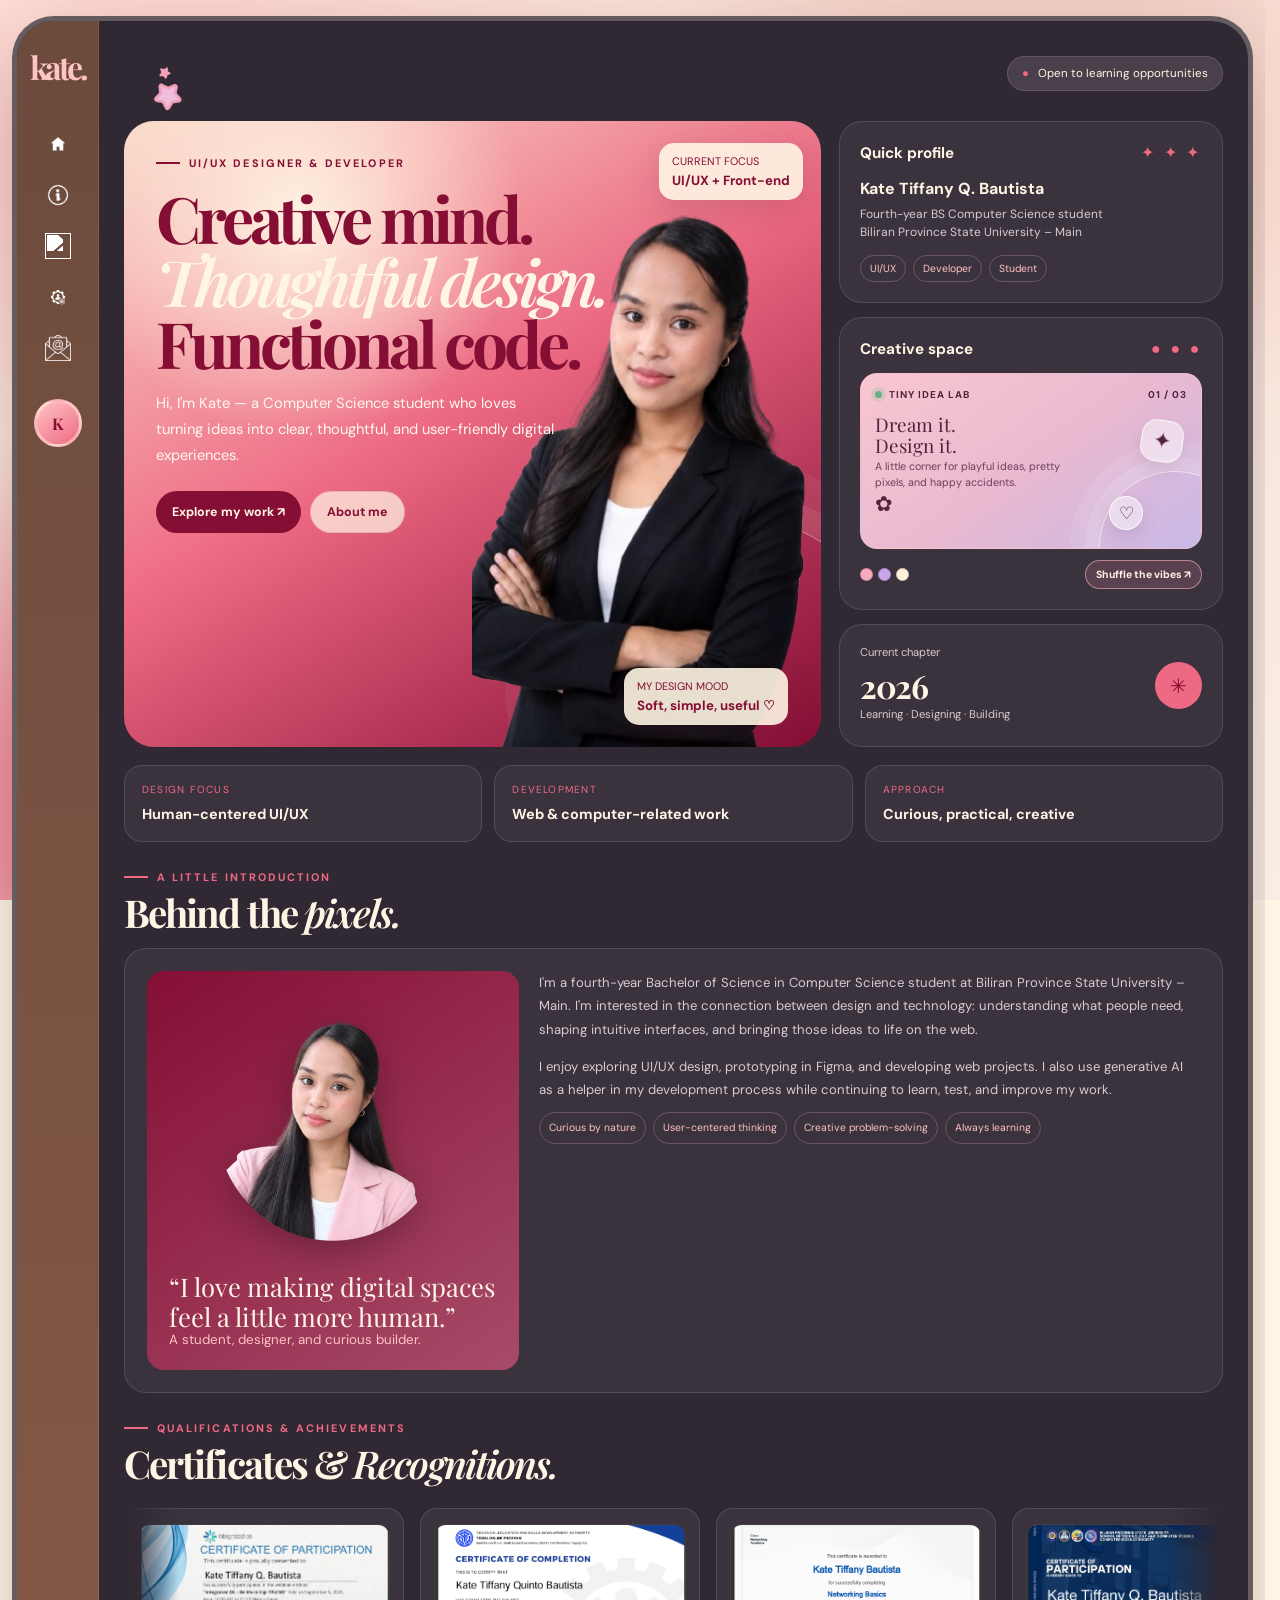
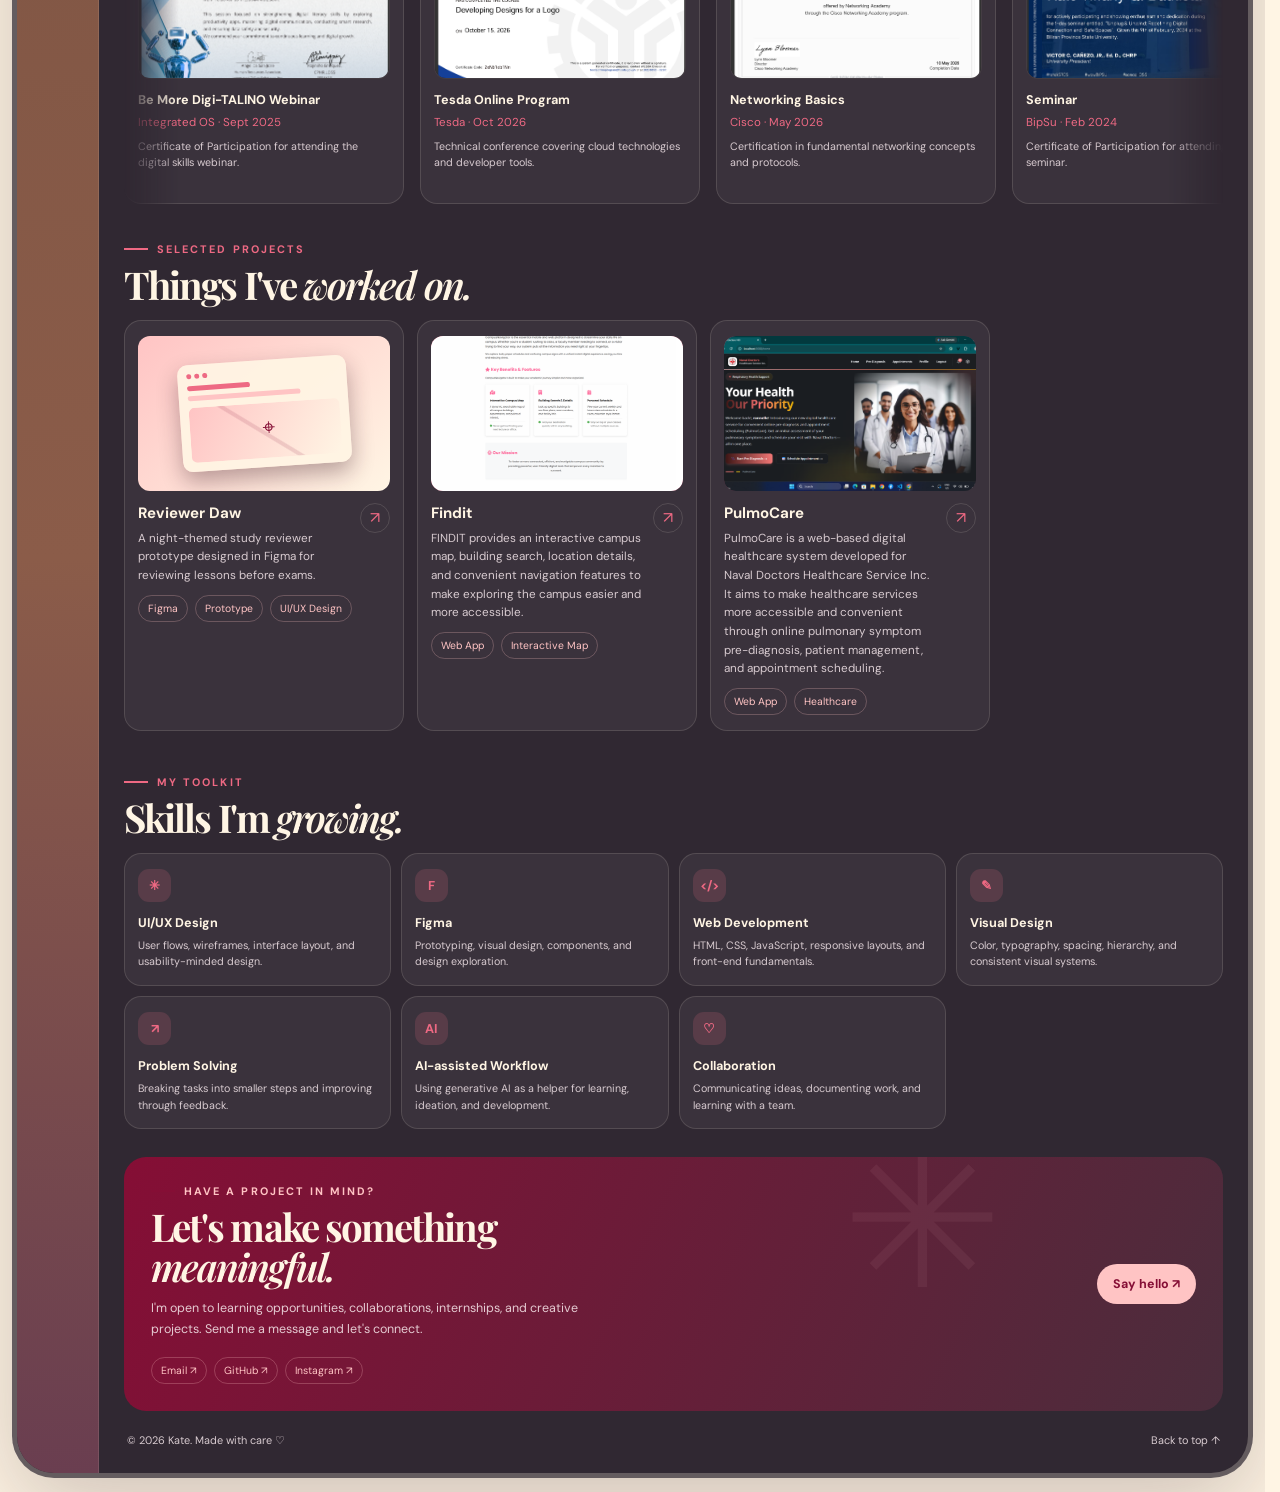
==== index.html @ a685a41d "Add files via upload" ====
<!doctype html>
<html lang="en">
  <head>
    <meta charset="UTF-8" />
    <meta name="viewport" content="width=device-width, initial-scale=1.0" />
    <meta name="theme-color" content="#850e35" />
    <meta
      name="description"
      content="Kate Tiffany Q. Bautista — UI/UX Designer and Developer portfolio."
    />
    <title>Portfolio — Kate Tiffany Q. Bautista</title>
    <link rel="preconnect" href="https://fonts.googleapis.com" />
    <link
      href="https://fonts.googleapis.com/css2?family=DM+Sans:wght@400;500;600;700&family=Playfair+Display:ital,wght@0,600;0,700;1,600;1,700&display=swap"
      rel="stylesheet"
    />
    <link
      href="https://fonts.googleapis.com/css2?family=Quicksand:wght@500;600&display=swap"
      rel="stylesheet"
    />
    <script>
      /* browsers without cross-page view transitions get a CSS/JS fade fallback (see portfolio.css) */
      if (!("CSSViewTransitionRule" in window)) document.documentElement.classList.add("no-vt");
    </script>
    <link rel="stylesheet" href="portfolio.css" />
  </head>
  <body id="top" data-page="home">
    <div class="dashboard">
      <aside class="sidebar" aria-label="Portfolio navigation">
        <div class="sidebar-inner">
          <a class="logo" href="#home" aria-label="Home">kate.</a>
          <nav class="side-nav">
            <a class="active" aria-current="page" href="#home" aria-label="Home" title="Home"><img src="Home.png" alt="" /></a>
            <a href="#about" aria-label="About" title="About"><img src="About.png" alt="" /></a>
            <a href="#work" aria-label="Work" title="Work"><img src="Work.png" alt="" /></a>
            <a href="#skills" aria-label="Skills" title="Skills"><img src="Skills.png" alt="" /></a>
            <a href="#contact" aria-label="Contact" title="Contact"><img src="Contact.png" alt="" /></a>
          </nav>
          <div class="avatar-mini" aria-label="Kate initials">K</div>
        </div>
      </aside>

      <main class="content">
        <div class="content-top">
          <button class="star-btn" id="starBtn" aria-label="Click for a pink star shimmer" type="button">
            <img src="star.png" alt="" />
            <span class="star-spark" aria-hidden="true">✦</span>
            <span class="star-spark" aria-hidden="true">✧</span>
            <span class="star-spark" aria-hidden="true">✦</span>
            <span class="star-spark" aria-hidden="true">✧</span>
            <span class="star-spark" aria-hidden="true">✦</span>
          </button>
          <span class="status-pill"
            ><span>●</span> Open to learning opportunities</span
          >
        </div>

        <div id="home">
          <div class="hero-layout">
            <section class="hero-main">
              <div class="hero-copy">
                <div class="eyebrow reveal">UI/UX Designer & Developer</div>
                <h1 class="reveal delay-1">
                  Creative mind.<br /><em>Thoughtful design.</em
                  ><br />Functional code.
                </h1>
                <p class="reveal delay-2">
                  Hi, I'm Kate — a Computer Science student who loves turning
                  ideas into clear, thoughtful, and user-friendly digital
                  experiences.
                </p>
                <div class="actions reveal delay-3">
                  <a class="btn btn-primary" href="#work"
                    >Explore my work ↗</a
                  ><a class="btn btn-light" href="#about">About me</a>
                </div>
              </div>
              <img class="hero-photo" src="kate.png" alt="Kate Tiffany Bautista" />
              <div class="float-chip chip-one">
                CURRENT FOCUS<strong>UI/UX + Front-end</strong>
              </div>
              <div class="float-chip chip-two">
                MY DESIGN MOOD<strong>Soft, simple, useful ♡</strong>
              </div>
            </section>

            <aside class="right-column">
              <div class="panel">
                <div class="panel-title">
                  <h3>Quick profile</h3>
                  <span class="tiny-icons">✦ ✦ ✦</span>
                </div>
                <div class="location">
                  <strong>Kate Tiffany Q. Bautista</strong>Fourth-year BS
                  Computer Science student<br />Biliran Province State
                  University – Main
                </div>
                <div class="tags" style="margin-top: 13px">
                  <span class="tag">UI/UX</span
                  ><span class="tag">Developer</span
                  ><span class="tag">Student</span>
                </div>
              </div>
              <div class="panel">
                <div class="panel-title">
                  <h3>Creative space</h3>
                  <span class="tiny-icons">● ● ●</span>
                </div>
                <div class="creative-playground" id="creativePlayground" aria-live="polite">
                  <div class="creative-topline"><span><i class="creative-live-dot"></i> tiny idea lab</span><span id="vibeNumber">01 / 03</span></div>
                  <div class="creative-idea" id="creativeIdea">Dream it.<br />Design it.</div>
                  <p class="creative-subtitle" id="creativeSubtitle">A little corner for playful ideas, pretty pixels, and happy accidents.</p>
                  <span class="creative-sticker sticker-star" id="creativeStar" aria-hidden="true">✦</span>
                  <span class="creative-sticker sticker-heart" id="creativeHeart" aria-hidden="true">♡</span>
                  <span class="sticker-flower" id="creativeFlower" aria-hidden="true">✿</span>
                </div>
                <div class="creative-footer">
                  <div class="creative-swatches" aria-label="Current color palette"><span class="creative-swatch" style="background:#f7a9bd"></span><span class="creative-swatch" style="background:#c8a6e8"></span><span class="creative-swatch" style="background:#fff0d8"></span></div>
                  <button class="creative-shuffle" id="shuffleCreative" type="button">Shuffle the vibes ↗</button>
                </div>
              </div>
              <div class="panel">
                <div class="years">
                  <div>
                    <small>Current chapter</small><strong>2026</strong
                    ><small>Learning · Designing · Building</small>
                  </div>
                  <div class="clock">✳</div>
                </div>
              </div>
            </aside>
          </div>
          <div class="about-strip reveal">
            <div class="mini-panel">
              <small>Design focus</small><strong>Human-centered UI/UX</strong>
            </div>
            <div class="mini-panel">
              <small>Development</small
              ><strong>Web & computer-related work</strong>
            </div>
            <div class="mini-panel">
              <small>Approach</small
              ><strong>Curious, practical, creative</strong>
            </div>
          </div>
        </div>

        <section id="about" class="section-block">
          <div class="section-heading reveal">
            <div>
              <div class="eyebrow">A little introduction</div>
              <h2>Behind the <em>pixels.</em></h2>
            </div>
          </div>
          <div class="about-card reveal">
            <div class="quote-card">
              <!-- Ilisi ang src sa imong picture (pananglitan: "my-photo.png") -->
              <img class="quote-photo" src="tiffany.png" alt="Kate Tiffany Bautista" />
              <div class="quote">
                “I love making digital spaces feel a little more human.”
              </div>
              <small>A student, designer, and curious builder.</small>
            </div>
            <div class="about-text">
              <p>
                I'm a fourth-year Bachelor of Science in Computer Science
                student at Biliran Province State University – Main. I'm
                interested in the connection between design and technology:
                understanding what people need, shaping intuitive interfaces,
                and bringing those ideas to life on the web.
              </p>
              <p>
                I enjoy exploring UI/UX design, prototyping in Figma, and
                developing web projects. I also use generative AI as a helper in
                my development process while continuing to learn, test, and
                improve my work.
              </p>
              <div class="tags">
                <span class="tag">Curious by nature</span
                ><span class="tag">User-centered thinking</span
                ><span class="tag">Creative problem-solving</span
                ><span class="tag">Always learning</span>
              </div>
            </div>
          </div>
        </section>
        <section id="certificates" class="section-block">
          <div class="section-heading reveal">
            <div>
              <div class="eyebrow">Qualifications & Achievements</div>
              <h2>Certificates & <em>Recognitions.</em></h2>
            </div>
            <p class="section-description">
            </p>
          </div>

          <div class="cert-marquee-container reveal">
            <div class="cert-marquee-track">
              
              <!-- CARD 1 -->
              <article class="skill cert-card-item">
                <div class="cert-img-box">
              <img src="digi-talino.png" alt="Be More Digi-TALINO Webinar Certificate" />  </div>
                <h3>Be More Digi-TALINO Webinar</h3>
                <p style="color: var(--pink); font-size: 0.72rem; margin-bottom: 6px;">Integrated OS · Sept 2025</p>
                <p>Certificate of Participation for attending the digital skills webinar.</p>
              </article>

              <!-- CARD 2 -->
              <article class="skill cert-card-item">
                <div class="cert-img-box">
                  <img src="tesda-online%20program.png" alt="Developing Designs for a Logo Certificate" />
                </div>
                <h3>Tesda Online Program</h3>
                <p style="color: var(--pink); font-size: 0.72rem; margin-bottom: 6px;">Tesda · Oct 2026</p>
                <p>Technical conference covering cloud technologies and developer tools.</p>
              </article>

              <!-- CARD 3 -->
              <article class="skill cert-card-item">
                <div class="cert-img-box">
                  <img src="networking%20basics.png" alt="Networking Basics Certificate" />
                </div>
                <h3>Networking Basics</h3>
                <p style="color: var(--pink); font-size: 0.72rem; margin-bottom: 6px;">Cisco · May 2026</p>
                <p>Certification in fundamental networking concepts and protocols.</p>
              </article>

              <!-- CARD 4 -->
              <article class="skill cert-card-item">
                <div class="cert-img-box">
                  <img src="unplugandunwind.png" alt="Seminar" />
                </div>
                <h3>Seminar</h3>
                <p style="color: var(--pink); font-size: 0.72rem; margin-bottom: 6px;">BipSu · Feb 2024</p>
                <p>Certificate of Participation for attending the seminar.</p>
              </article>

              <!-- CARD 5 -->
              <article class="skill cert-card-item">
                <div class="cert-img-box">
                  <img src="thesis-preparation.png" alt="Thesis Preparation & Industry Practices" />
                </div>
                <h3>Thesis Preparation & Industry Practices</h3>
                <p style="color: var(--pink); font-size: 0.72rem; margin-bottom: 6px;">Workshop · October 2025</p>
                <p> Completed a seminar-workshop focused on thesis preparation, trending tools, and industry practices..</p>
              </article>

              <!-- CARD 6 -->
              <article class="skill cert-card-item">
                <div class="cert-img-box">
                  <img src="skillquest.png" alt="Generative AI Literacy" />
                </div>
                <h3>Generative AI Literacy</h3>
                <p style="color: var(--pink); font-size: 0.72rem; margin-bottom: 6px;">SkillQuest · 2026</p>
                <p>Completion certificate for the Generative AI Literacy course.</p>
              </article>

            </div>
          </div>
        </section>

        <section id="work" class="section-block">
          <!-- Ang sulod sa Work naa sa work.html. Gi-load siya diri sa script sa ubos (workLoader),
               mao nga usba ra ang work.html ug mo-update sad ang home page. -->
          <div id="work-content" data-src="work.html">
            <a class="back-link" href="#work">View my work →</a>
          </div>
        </section>

        <section id="skills" class="section-block">
          <div class="section-heading reveal">
            <div>
              <div class="eyebrow">My toolkit</div>
              <h2>Skills I'm <em>growing.</em></h2>
            </div>
           
          </div>
          <div class="skills-grid">
            <article class="skill reveal">
              <div class="skill-icon">✳</div>
              <h3>UI/UX Design</h3>
              <p>
                User flows, wireframes, interface layout, and usability-minded
                design.
              </p>
            </article>
            <article class="skill reveal delay-1">
              <div class="skill-icon">F</div>
              <h3>Figma</h3>
              <p>
                Prototyping, visual design, components, and design exploration.
              </p>
            </article>
            <article class="skill reveal delay-2">
              <div class="skill-icon">&lt;/&gt;</div>
              <h3>Web Development</h3>
              <p>
                HTML, CSS, JavaScript, responsive layouts, and front-end
                fundamentals.
              </p>
            </article>
            <article class="skill reveal">
              <div class="skill-icon">✎</div>
              <h3>Visual Design</h3>
              <p>
                Color, typography, spacing, hierarchy, and consistent visual
                systems.
              </p>
            </article>
            <article class="skill reveal delay-1">
              <div class="skill-icon">↗</div>
              <h3>Problem Solving</h3>
              <p>
                Breaking tasks into smaller steps and improving through
                feedback.
              </p>
            </article>
            <article class="skill reveal delay-2">
              <div class="skill-icon">AI</div>
              <h3>AI-assisted Workflow</h3>
              <p>
                Using generative AI as a helper for learning, ideation, and
                development.
              </p>
            </article>
            <article class="skill reveal delay-3">
              <div class="skill-icon">♡</div>
              <h3>Collaboration</h3>
              <p>
                Communicating ideas, documenting work, and learning with a team.
              </p>
            </article>
          </div>
        </section>

        <section id="contact" class="section-block">
          <div class="contact-card reveal">
            <div>
              <div class="eyebrow" style="color: var(--blush)">
                Have a project in mind?
              </div>
              <h2>Let's make something <em>meaningful.</em></h2>
              <p>
                I'm open to learning opportunities, collaborations, internships,
                and creative projects. Send me a message and let's connect.
              </p>
              <div class="tags" style="margin-top: 16px">
                <a
                  class="tag"
                  href="https://www.mailto:katetiffanybautista@gmail.com"
                  target="_blank"
                  rel="noreferrer"
                  >Email ↗</a
                ><a
                  class="tag"
                  href="https://github.com/katetiffanyquintobautista-cmd/"
                  target="_blank"
                  rel="noreferrer"
                  >GitHub ↗</a
                ><a
                  class="tag"
                  href="https://www.instagram.com/rable_tiff/"
                  target="_blank"
                  rel="noreferrer"
                  >Instagram ↗</a
                >
              </div>
            </div>
            <div class="contact-actions">
              <a
                class="btn"
                id="emailButton"
                href="mailto:your.email@example.com?subject=Hello%20Kyla"
                >Say hello ↗</a
              >
            </div>
          </div>
        </section>

        <footer>
          <span>© <span id="year"></span> Kate. Made with care ♡</span
          ><a href="#top">Back to top ↑</a>
        </footer>
      </main>
    </div>

    <!-- SAY HELLO POP-UP -->
    <div class="hello-modal" id="helloModal" role="dialog" aria-modal="true" aria-labelledby="helloTitle" aria-hidden="true">
      <div class="hello-box" id="helloBox">
        <button type="button" class="hello-close" id="helloClose" aria-label="Close">&times;</button>

        <form class="hello-form" id="helloForm" novalidate>
          <p class="hello-eyebrow">Say hello</p>
          <h3 id="helloTitle">Leave me a <em>little note.</em></h3>
          <p class="hello-sub">A letter, a kind word, or an idea — I'd love to read it.</p>

          <span class="hello-label">I'm sending a…</span>
          <div class="hello-kinds" role="radiogroup" aria-label="Type of message">
            <span><input type="radio" name="kind" id="kind1" value="Letter" checked /><label for="kind1">💌 Letter</label></span>
            <span><input type="radio" name="kind" id="kind2" value="Appreciation" /><label for="kind2">🌸 Appreciation</label></span>
            <span><input type="radio" name="kind" id="kind3" value="Feedback" /><label for="kind3">✨ Feedback</label></span>
            <span><input type="radio" name="kind" id="kind4" value="Idea" /><label for="kind4">🍓 Idea</label></span>
          </div>

          <label class="hello-label" for="helloName">Your name <span style="font-weight:400;opacity:.7">(optional)</span></label>
          <input class="hello-field" id="helloName" name="name" type="text" maxlength="60" placeholder="e.g. Maria" autocomplete="name" />

          <label class="hello-label" for="helloMsg">Your message</label>
          <textarea class="hello-field" id="helloMsg" name="message" maxlength="1000" placeholder="Write your letter or appreciation here…"></textarea>
          <div class="hello-count"><span id="helloCount">0</span> / 1000</div>
          <p class="hello-error" id="helloError" role="alert"></p>

          <div class="hello-actions">
            <button type="submit" class="hello-send" id="helloSend">Send with love ♡</button>
            <button type="button" class="hello-cancel" id="helloCancel">Cancel</button>
          </div>
        </form>

        <div class="hello-thanks" id="helloThanks">
          <span class="heart">💌</span>
          <h3>Thank you!</h3>
          <p class="hello-sub" id="helloThanksText">Your note means a lot.</p>
          <div class="hello-actions" style="justify-content:center">
            <button type="button" class="hello-cancel" id="helloDone">Close</button>
          </div>
        </div>
      </div>
    </div>


    <!-- PROJECT IMAGE POP-UP -->
    <div class="pv-modal" id="pvModal" role="dialog" aria-modal="true" aria-labelledby="pvTitle" aria-hidden="true">
      <div class="pv-box">
        <button type="button" class="pv-close" id="pvClose" aria-label="Close">&times;</button>
        <img class="pv-img" id="pvImg" src="" alt="" />
        <div class="pv-body">
          <h3 id="pvTitle"></h3>
          <p id="pvDesc"></p>
        </div>
      </div>
    </div>

    <!-- CERTIFICATE POP-UP -->
    <div class="cert-modal" id="certModal" role="dialog" aria-modal="true" aria-labelledby="certModalTitle" aria-hidden="true">
      <div class="cert-modal-box">
        <button type="button" class="cert-modal-close" id="certModalClose" aria-label="Close">&times;</button>
        <img class="cert-modal-img" id="certModalImg" src="" alt="" />
        <div class="cert-modal-body">
          <h3 id="certModalTitle"></h3>
          <p class="cert-modal-meta" id="certModalMeta"></p>
          <p class="cert-modal-desc" id="certModalDesc"></p>
        </div>
      </div>
    </div>
    <script>
      // Sidebar navigation stays on this page and smoothly scrolls to each section.
      document.querySelectorAll(".side-nav a, .sidebar .logo, .actions a, #work-content .back-link").forEach((link) => {
        const targetId = (link.getAttribute("href") || "").split("#").pop();
        if (!targetId || !document.getElementById(targetId)) return;
        link.addEventListener("click", (event) => {
          event.preventDefault();
          const target = document.getElementById(targetId);
          target.scrollIntoView({ behavior: "smooth", block: "start" });
          history.replaceState(null, "", "#" + targetId);
          document.querySelectorAll(".side-nav a").forEach((item) => {
            const active = item.getAttribute("href") === "#" + targetId;
            item.classList.toggle("active", active);
            if (active) item.setAttribute("aria-current", "page");
            else item.removeAttribute("aria-current");
          });
        });
      });
    </script>
    <script src="portfolio.js"></script>
  </body>
</html>
---- portfolio.css ----
/* ===================================================================
   portfolio.css — shared by index, about, work, skills and contact.
   Taken from the <style> block in index.html (unchanged apart from the
   two notes marked in comments + the project row + the final section).
   =================================================================== */
:root {
  --wine: #850e35;
  --pink: #ee6983;
  --blush: #ffc4c4;
  --cream: #fff5e4;
  --dark: #302832;
  --dark2: #3a323c;
  --muted: #d8cbd0;
  --gold: #ffc4c4;
  --line: rgba(255, 245, 228, 0.13);
  --shadow: 0 28px 90px rgba(48, 25, 38, 0.23);
}
* {
  box-sizing: border-box;
}
html {
  scroll-behavior: smooth;
  scroll-padding-top: 24px;
}
body {
  margin: 0;
  background: var(--cream);
  font-family: "DM Sans", sans-serif;
  color: var(--cream);
  padding: 16px 12px 14px;
  min-height: 100vh;
  overflow-x: hidden;
}
body:before {
  content: "";
  position: fixed;
  inset: 0;
  z-index: -2;
  background:
    radial-gradient(ellipse at 12% 18%, #ffc4c4 0, transparent 34%),
    radial-gradient(ellipse at 82% 16%, #f4c9ba 0, transparent 28%),
    radial-gradient(ellipse at 14% 90%, #ee6983 0, transparent 35%),
    linear-gradient(120deg, #fff5e4, #f8d9d2 55%, #f9eee4);
}
a {
  color: inherit;
  text-decoration: none;
}
button {
  font: inherit;
}
.page-meta {
  width: min(1480px, 100%);
  margin: 0 auto 18px;
  display: flex;
  justify-content: space-between;
  align-items: center;
  color: var(--cream);
  font-size: 0.78rem;
  text-shadow: 0 1px 8px #6d4050;
}
.page-number {
  font-family: "Playfair Display", serif;
  font-size: 1.3rem;
  font-weight: 700;
}
.credit {
  border: 1px solid rgba(255, 255, 255, 0.55);
  border-radius: 30px;
  padding: 6px 14px;
  font-size: 0.68rem;
}
.dashboard {
  width: min(1480px, 100%);
  margin: auto;
  background: var(--dark);
  border: 5px solid rgba(255, 245, 228, 0.25);
  border-radius: 42px;
  overflow: clip;
  display: grid;
  grid-template-columns: 82px minmax(0, 1fr);
  min-height: 700px;
  box-shadow: var(--shadow);
  position: relative;
}
.sidebar {
  background: linear-gradient(180deg, #6c4b3c, #8b5c49 70%, #6a3e50);
  border-right: 1px solid rgba(255, 245, 228, 0.1);
}
.sidebar-inner {
  position: sticky;
  top: 0;
  height: calc(100vh - 40px); /* 100vh minus body padding (30px) and dashboard border (10px): no phantom scroll on short pages */
  min-height: 520px;
  display: flex;
  align-items: center;
  flex-direction: column;
  padding: 24px 12px;
  gap: 20px;
}
.logo {
  font-family: "Playfair Display", serif;
  font-size: 2rem;
  font-weight: 700;
  color: var(--blush);
  margin: 0 0 14px;
  letter-spacing: -0.1em;
}
.side-nav {
  display: flex;
  flex-direction: column;
  gap: 8px;
  width: 100%;
  align-items: center;
}
.side-nav a {
  width: 47px;
  height: 43px;
  border-radius: 15px;
  display: grid;
  place-items: center;
  color: #ffd5d8;
  font-size: 1.18rem;
  transition: 0.25s;
  position: relative;
}
.side-nav a:hover,
.side-nav a.active {
  background: var(--pink);
  color: var(--wine);
  transform: translateX(2px);
}
.side-nav a.active:after {
  content: "";
  position: absolute;
  right: -13px;
  width: 4px;
  height: 24px;
  border-radius: 5px;
  background: var(--blush);
}
.avatar-mini {
  width: 48px;
  height: 48px;
  border-radius: 50%;
  background: linear-gradient(145deg, var(--blush), var(--pink));
  color: var(--wine);
  display: grid;
  place-items: center;
  font-family: "Playfair Display", serif;
  font-weight: 700;
  border: 3px solid rgba(255, 245, 228, 0.45);
  margin-top: 10px;
}
.sidebar-bottom {
  margin-top: auto;
  display: flex;
  flex-direction: column;
  gap: 10px;
}
.sidebar-bottom a {
  font-size: 0.9rem;
  color: #ffd5d8;
  padding: 9px;
}
.content {
  min-width: 0;
  padding: 25px 25px 26px;
}
.content-top {
  display: flex;
  justify-content: space-between;
  align-items: center;
  gap: 16px;
  margin-bottom: 20px;
}
.back-link,
.status-pill {
  background: #4a404b;
  border: 1px solid var(--line);
  border-radius: 99px;
  padding: 9px 14px;
  font-size: 0.72rem;
  color: var(--cream);
}
.back-link:hover {
  background: var(--wine);
}
.status-pill span {
  color: var(--pink);
  margin-right: 6px;
}
.hero-layout {
  display: grid;
  grid-template-columns: minmax(0, 1.45fr) minmax(230px, 0.8fr);
  gap: 18px;
  align-items: stretch;
}
.hero-main {
  min-height: 490px;
  border-radius: 30px;
  overflow: hidden;
  position: relative;
  background: linear-gradient(
    150deg,
    #f9d8c7 0%,
    #ee6983 48%,
    #850e35 100%
  );
  color: var(--wine);
  isolation: isolate;
}
.hero-main:before {
  content: "";
  position: absolute;
  inset: 0;
  background:
    radial-gradient(
      circle at 25% 15%,
      rgba(255, 245, 228, 0.95),
      transparent 30%
    ),
    linear-gradient(130deg, transparent 35%, rgba(133, 14, 53, 0.15));
  z-index: -1;
}
.hero-main:after {
  content: "";
  position: absolute;
  right: -80px;
  bottom: -110px;
  width: 340px;
  height: 340px;
  border-radius: 50%;
  border: 1px solid rgba(255, 245, 228, 0.45);
  box-shadow:
    0 0 0 24px rgba(255, 245, 228, 0.07),
    0 0 0 54px rgba(255, 245, 228, 0.05);
  z-index: -1;
}
.hero-copy {
  padding: 35px 32px;
  position: relative;
  z-index: 3;
  max-width: 580px;
}
.eyebrow {
  font-size: 0.68rem;
  text-transform: uppercase;
  letter-spacing: 0.19em;
  font-weight: 700;
  color: var(--wine);
  display: flex;
  align-items: center;
  gap: 9px;
}
.eyebrow:before {
  content: "";
  width: 24px;
  height: 2px;
  background: var(--wine);
}
h1,
h2,
h3,
p {
  margin-top: 0;
}
h1,
h2,
.serif {
  font-family: "Playfair Display", Georgia, serif;
}
h1 {
  font-size: clamp(2.7rem, 5vw, 4.8rem);
  letter-spacing: -0.065em;
  line-height: 0.98;
  margin: 17px 0 16px;
  max-width: 570px;
}
h1 em,
h2 em {
  color: var(--cream);
  font-weight: 600;
}
.hero-copy p {
  max-width: 400px;
  line-height: 1.75;
  color: #fff8ef;
  font-size: 0.92rem;
}
.actions {
  display: flex;
  flex-wrap: wrap;
  gap: 9px;
  margin-top: 23px;
}
.btn {
  border: 0;
  display: inline-flex;
  align-items: center;
  justify-content: center;
  gap: 8px;
  padding: 12px 16px;
  border-radius: 99px;
  font-size: 0.78rem;
  font-weight: 700;
  cursor: pointer;
  transition:
    transform 0.25s,
    box-shadow 0.25s;
}
.btn:hover {
  transform: translateY(-3px);
  box-shadow: 0 10px 25px #6b294332;
}
.btn-primary {
  background: var(--wine);
  color: var(--cream);
}
.btn-light {
  background: rgba(255, 245, 228, 0.72);
  color: var(--wine);
  border: 1px solid rgba(133, 14, 53, 0.15);
}
.hero-photo {
 position: absolute;   /* nakalutang sa loob ng hero */
right: 0%;            /* layo mula sa kanang gilid */
bottom: 0;            /* layo mula sa ibabang gilid */
height: 95%;          /* SIZE: taas ng larawan */
max-width: 50%;
object-fit: cover;
object-position: top;
z-index: 1;
}
.float-chip {
  position: absolute;
  z-index: 4;
  background: rgba(255, 245, 228, 0.9);
  border-radius: 15px;
  padding: 11px 13px;
  box-shadow: 0 10px 30px #6d253c2e;
  font-size: 0.68rem;
  color: var(--wine);
  animation: float 5s ease-in-out infinite;
}
.float-chip strong {
  display: block;
  font-size: 0.83rem;
  margin-top: 4px;
}
.chip-one {
  right: 18px;
  top: 22px;
}
.chip-two {
 left: 500px;
bottom: 22px;
animation-delay: -2s;
}
.right-column {
  display: flex;
  flex-direction: column;
  gap: 14px;
}
.panel {
  background: var(--dark2);
  border: 1px solid var(--line);
  border-radius: 23px;
  padding: 20px;
  min-width: 0;
  position: relative;
  transform: translateY(0) scale(1);
  transform-origin: center;
  transition: transform 240ms ease, border-color 240ms ease,
    box-shadow 240ms ease, background-color 240ms ease;
  will-change: transform;
  -webkit-tap-highlight-color: transparent;
}
/* Right-column panels gently lift when hovered or tapped. */
.right-column .panel:hover,
.right-column .panel:focus-within {
  transform: translateY(-6px) scale(1.015);
  border-color: rgba(255, 196, 196, 0.65);
  box-shadow: 0 14px 32px rgba(238, 105, 131, 0.16);
}
.right-column .panel:active {
  transform: translateY(-2px) scale(0.985);
  box-shadow: 0 5px 14px rgba(238, 105, 131, 0.12);
}
@media (prefers-reduced-motion: reduce) {
  .panel { transition: none; }
}
.panel-title {
  display: flex;
  justify-content: space-between;
  gap: 10px;
  align-items: center;
  margin-bottom: 14px;
}
.panel-title h3 {
  font-size: 0.95rem;
  margin: 0;
  color: var(--cream);
}
.tiny-icons {
  color: var(--pink);
  letter-spacing: 0.18em;
}
.location {
  font-size: 0.75rem;
  color: var(--muted);
  line-height: 1.55;
}
.location strong {
  color: var(--cream);
  display: block;
  font-size: 1rem;
  margin-bottom: 3px;
}
.music-box {
  background: #5b464e;
  border: 1px solid #a27b7c;
  border-radius: 15px;
  padding: 11px;
}
.music-screen {
  height: 105px;
  background: linear-gradient(
    135deg,
    var(--pink),
    var(--blush),
    var(--wine)
  );
  border-radius: 10px;
  display: grid;
  place-items: center;
  color: var(--cream);
  font-family: "Playfair Display", serif;
  font-size: 1.4rem;
  letter-spacing: -0.05em;
}
.music-screen span {
  font-style: italic;
}
.music-controls {
  display: flex;
  align-items: center;
  justify-content: space-around;
  color: var(--blush);
  padding-top: 12px;
  font-size: 1.1rem;
}
/* Interactive Creative Space */
.creative-playground {
  position: relative;
  overflow: hidden;
  min-height: 176px;
  padding: 14px;
  border-radius: 17px;
  border: 1px solid rgba(255, 196, 196, 0.4);
  background: linear-gradient(145deg, #f8c7d0, #e9b9d0 52%, #c8b9e8);
  color: #51233e;
  isolation: isolate;
  transition: background 350ms ease, transform 250ms ease;
}
.creative-playground.vibe-two {
  background: linear-gradient(145deg, #f8d8a8, #f6b8bd 55%, #d9c5f3);
}
.creative-playground.vibe-three {
  background: linear-gradient(145deg, #c8e8d2, #b9d9ed 55%, #e8c5e7);
}
.creative-playground:after {
  content: "";
  position: absolute;
  width: 150px;
  height: 150px;
  right: -50px;
  bottom: -75px;
  border: 1px solid rgba(255,255,255,.6);
  border-radius: 50%;
  box-shadow: 0 0 0 14px rgba(255,255,255,.1), 0 0 0 29px rgba(255,255,255,.08);
  z-index: -1;
}
.creative-topline {
  display: flex;
  align-items: center;
  justify-content: space-between;
  gap: 8px;
  font-size: .62rem;
  font-weight: 700;
  letter-spacing: .1em;
  text-transform: uppercase;
}
.creative-live-dot { width: 7px; height: 7px; display: inline-block; border-radius: 50%; background: #6aaf84; margin-right: 4px; box-shadow: 0 0 0 4px rgba(106,175,132,.18); }
.creative-idea { margin: 13px 0 3px; font-family: "Playfair Display", serif; font-size: 1.18rem; line-height: 1.12; }
.creative-subtitle { margin: 0; max-width: 185px; font-size: .67rem; line-height: 1.45; color: rgba(81,35,62,.82); }
.creative-sticker { position: absolute; display: grid; place-items: center; border: 1px solid rgba(255,255,255,.8); background: rgba(255,255,255,.48); backdrop-filter: blur(5px); box-shadow: 0 7px 18px rgba(92,39,74,.12); }
.sticker-star { right: 18px; top: 46px; width: 42px; height: 42px; border-radius: 15px; font-size: 1.35rem; animation: stickerFloat 3s ease-in-out infinite; transform: rotate(9deg); }
.sticker-heart { right: 58px; bottom: 18px; width: 34px; height: 34px; border-radius: 50%; font-size: 1.05rem; animation: stickerFloat 3.6s ease-in-out infinite reverse; }
.sticker-flower { right: 15px; bottom: 16px; font-size: 1.3rem; animation: flowerSpin 12s linear infinite; }
@keyframes stickerFloat { 0%,100% { translate: 0 0; } 50% { translate: 0 -7px; } }
@keyframes flowerSpin { to { rotate: 360deg; } }
@keyframes stickerPop { 0% { transform: scale(.55) rotate(-18deg); opacity: .35; } 65% { transform: scale(1.18) rotate(8deg); opacity: 1; } 100% { transform: scale(1) rotate(0); opacity: 1; } }
.creative-sticker.is-changing, .sticker-flower.is-changing { animation: stickerPop 420ms cubic-bezier(.2,.8,.2,1) both; }
.creative-footer { display: flex; align-items: center; justify-content: space-between; gap: 8px; margin-top: 11px; }
.creative-swatches { display: flex; gap: 5px; }
.creative-swatch { width: 13px; height: 13px; border-radius: 50%; border: 1px solid rgba(81,35,62,.2); }
.creative-shuffle { border: 1px solid rgba(255,196,196,.55); background: #5b414f; color: #fff5e4; border-radius: 999px; padding: 7px 10px; font-size: .65rem; font-weight: 700; cursor: pointer; transition: transform 180ms ease, background 180ms ease; }
.creative-shuffle:hover { transform: translateY(-2px) rotate(-1deg); background: var(--pink); color: var(--wine); }
.creative-shuffle:active { transform: scale(.96); }
.creative-shuffle:focus-visible { outline: 2px solid var(--blush); outline-offset: 3px; }
@media (prefers-reduced-motion: reduce) { .sticker-star, .sticker-heart, .sticker-flower { animation: none; } .creative-playground, .creative-shuffle { transition: none; } }
.years {
  display: flex;
  align-items: center;
  justify-content: space-between;
  gap: 10px;
}
.years small {
  display: block;
  color: var(--muted);
  font-size: 0.7rem;
  margin-bottom: 5px;
}
.years strong {
  font-family: "Playfair Display", serif;
  font-size: 2rem;
  letter-spacing: -0.04em;
}
.clock {
  width: 47px;
  height: 47px;
  border-radius: 50%;
  background: var(--pink);
  color: var(--wine);
  display: grid;
  place-items: center;
  font-size: 1.25rem;
  flex-shrink: 0;
}
.about-strip {
  margin-top: 18px;
  display: grid;
  grid-template-columns: 1fr 1fr 1fr;
  gap: 12px;
}
.mini-panel {
  background: var(--dark2);
  border: 1px solid var(--line);
  border-radius: 18px;
  padding: 17px;
  position: relative;
  transform: translateY(0) scale(1);
  transition: transform 240ms ease, border-color 240ms ease,
    box-shadow 240ms ease, background-color 240ms ease;
  -webkit-tap-highlight-color: transparent;
}
/* The lower Design Focus, Development, and Approach cards also move. */
.about-strip .mini-panel:hover,
.about-strip .mini-panel:focus-within {
  transform: translateY(-6px) scale(1.02);
  border-color: rgba(255, 196, 196, 0.65);
  box-shadow: 0 14px 30px rgba(238, 105, 131, 0.16);
}
.about-strip .mini-panel:active {
  transform: translateY(-2px) scale(0.985);
  box-shadow: 0 5px 14px rgba(238, 105, 131, 0.12);
}
@media (prefers-reduced-motion: reduce) {
  .mini-panel { transition: none; }
}
.mini-panel small {
  display: block;
  color: var(--pink);
  font-size: 0.64rem;
  text-transform: uppercase;
  letter-spacing: 0.12em;
  margin-bottom: 7px;
}
.mini-panel strong {
  font-size: 0.9rem;
}
.section-block {
  margin-top: 28px;
  scroll-margin-top: 20px;
}
.section-heading {
  display: flex;
  align-items: end;
  justify-content: space-between;
  gap: 20px;
  margin-bottom: 15px;
}
.section-heading .eyebrow {
  color: var(--pink);
}
.section-heading .eyebrow:before {
  background: var(--pink);
}
h2 {
  font-size: clamp(1.8rem, 3vw, 2.7rem);
  letter-spacing: -0.05em;
  line-height: 1.03;
  margin: 9px 0 0;
  color: var(--cream);
}
.section-description {
  color: var(--muted);
  font-size: 0.78rem;
  line-height: 1.65;
  max-width: 330px;
  margin: 0;
}
.about-card {
  display: grid;
  grid-template-columns: 0.72fr 1.28fr;
  gap: 20px;
  background: var(--dark2);
  border: 1px solid var(--line);
  border-radius: 22px;
  padding: 22px;
}
.quote-card {
  border-radius: 17px;
  background: linear-gradient(145deg, var(--wine), #a74b68);
  padding: 22px;
  display: flex;
  flex-direction: column;
  justify-content: space-between;
  min-height: 190px;
}
.quote-card .quote {
  font-family: "Playfair Display", serif;
  font-size: 1.6rem;
  line-height: 1.18;
}
.quote-card small {
  color: var(--blush);
}
.quote-card .quote-photo {
  display: block;
  width: 100%;
  max-width: 260px;
  height: auto;
  aspect-ratio: 1 / 1;
  object-fit: contain;
  flex-shrink: 0;
  margin: 0 auto 18px;
  filter: drop-shadow(0 10px 18px rgba(0, 0, 0, 0.28));
}
.about-text {
  color: var(--muted);
  font-size: 0.82rem;
  line-height: 1.8;
}
.about-text p:last-of-type {
  margin-bottom: 10px;
}
.tags {
  display: flex;
  flex-wrap: wrap;
  gap: 7px;
}
.tag {
  border: 1px solid rgba(255, 196, 196, 0.25);
  border-radius: 99px;
  padding: 6px 9px;
  color: var(--blush);
  font-size: 0.65rem;
}
.project-grid {
  display: grid;
  grid-template-columns: repeat(2, minmax(0, 1fr));
  gap: 13px;
}
.project-card {
  background: var(--dark2);
  border: 1px solid var(--line);
  border-radius: 20px;
  padding: 11px;
  transition:
    transform 0.3s,
    box-shadow 0.3s;
}
.project-card:hover {
  transform: translateY(-5px);
  box-shadow: 0 18px 35px #160a1238;
}
.project-visual {
  height: 155px;
  border-radius: 13px;
  display: grid;
  place-items: center;
  overflow: hidden;
  position: relative;
}
.visual-one {
  background: linear-gradient(140deg, #ee6983, #850e35);
}
.visual-two {
  background: linear-gradient(140deg, #ffc4c4, #fff5e4);
}
.visual-three {
  background: linear-gradient(140deg, #a54a68, #302832);
}
.visual-four {
  background: linear-gradient(140deg, #fff5e4, #ee6983);
}
.mock-window {
  width: 67%;
  background: rgba(255, 245, 228, 0.94);
  border-radius: 10px;
  padding: 9px;
  box-shadow: 0 10px 22px #2d0e1c55;
  transform: rotate(-4deg);
  transition: transform 0.3s;
}
.project-card:hover .mock-window {
  transform: rotate(0) scale(1.04);
}
.mock-dots {
  display: flex;
  gap: 3px;
  margin-bottom: 7px;
}
.mock-dots i {
  width: 5px;
  height: 5px;
  border-radius: 50%;
  background: var(--pink);
}
.mock-line {
  height: 5px;
  border-radius: 9px;
  background: var(--blush);
  margin: 5px 0;
  width: 75%;
}
.mock-line.short {
  width: 42%;
  background: var(--pink);
}
.mock-map {
  height: 55px;
  margin-top: 7px;
  border-radius: 6px;
  background:
    linear-gradient(
      35deg,
      transparent 46%,
      #850e3522 47% 49%,
      transparent 50%
    ),
    linear-gradient(120deg, #ffc4c4, #fff5e4);
  position: relative;
}
.mock-map:after {
  content: "⌖";
  position: absolute;
  left: 48%;
  top: 18%;
  color: var(--wine);
  font-size: 1.4rem;
}
.visual-title {
  font-family: "Playfair Display", serif;
  font-size: 2.2rem;
  text-align: center;
  color: var(--cream);
  line-height: 1;
}
.visual-title em {
  display: block;
  color: var(--blush);
}
.phone {
  width: 80px;
  height: 128px;
  border: 4px solid var(--wine);
  border-radius: 15px;
  background: var(--cream);
  padding: 10px 6px;
  transform: rotate(7deg);
}
.phone .bubble {
  height: 28px;
  border-radius: 6px;
  background: var(--pink);
  margin: 5px 0;
}
.phone .bubble:nth-child(3) {
  background: var(--blush);
  width: 75%;
}
.project-info {
  padding: 12px 5px 4px;
}
.project-top {
  display: flex;
  justify-content: space-between;
  align-items: start;
  gap: 10px;
}
.project-info h3 {
  margin: 0 0 6px;
  color: var(--cream);
  font-size: 0.94rem;
}
.project-info p {
  margin: 0 0 10px;
  color: var(--muted);
  font-size: 0.73rem;
  line-height: 1.6;
}
.project-link {
  flex-shrink: 0;
  width: 30px;
  height: 30px;
  border: 1px solid var(--line);
  border-radius: 50%;
  display: grid;
  place-items: center;
  color: var(--pink);
  transition: 0.2s;
}
.project-link:hover {
  background: var(--pink);
  color: var(--wine);
}
.project-grid.single {
  grid-template-columns: 1fr;
}
.project-img {
  position: absolute;
  inset: 0;
  width: 100%;
  height: 100%;
  object-fit: cover;
  z-index: 1;
}
.project-card-link {
  position: relative;
  cursor: pointer;
}
.skills-grid {
  display: grid;
  grid-template-columns: repeat(4, 1fr);
  gap: 10px;
}
.skill {
  padding: 15px 13px;
  border-radius: 17px;
  background: var(--dark2);
  border: 1px solid var(--line);
  transition:
    transform 0.25s,
    border-color 0.25s;
}
.skill:hover {
  transform: translateY(-4px);
  border-color: var(--pink);
}
.skill-icon {
  width: 33px;
  height: 33px;
  border-radius: 11px;
  display: grid;
  place-items: center;
  background: rgba(238, 105, 131, 0.17);
  color: var(--pink);
  font-weight: 700;
  font-size: 0.8rem;
  margin-bottom: 12px;
}
.skill h3 {
  font-size: 0.79rem;
  margin: 0 0 6px;
  color: var(--cream);
}
.skill p {
  font-size: 0.67rem;
  line-height: 1.55;
  color: var(--muted);
  margin: 0;
}
.contact-card {
  border-radius: 22px;
  background: linear-gradient(115deg, var(--wine), #4b2d3c);
  padding: 27px;
  display: flex;
  justify-content: space-between;
  align-items: center;
  gap: 25px;
  position: relative;
  overflow: hidden;
}
.contact-card:after {
  content: "✳";
  position: absolute;
  right: 20%;
  top: -60px;
  font-size: 12rem;
  color: #ffc4c411;
}
.contact-card h2 {
  position: relative;
  z-index: 1;
  max-width: 500px;
}
.contact-card p {
  position: relative;
  z-index: 1;
  color: #e5cbd2;
  font-size: 0.78rem;
  line-height: 1.7;
  max-width: 440px;
  margin: 12px 0 0;
}
.contact-actions {
  position: relative;
  z-index: 2;
  flex-shrink: 0;
}
.contact-actions .btn {
  white-space: nowrap;
  background: var(--blush);
  color: var(--wine);
}
footer {
  display: flex;
  justify-content: space-between;
  gap: 12px;
  color: var(--muted);
  font-size: 0.68rem;
  padding: 22px 3px 0;
}
.reveal {
  opacity: 0;
  transform: translateY(18px);
  transition:
    opacity 0.65s ease,
    transform 0.65s ease;
}
.reveal.visible {
  opacity: 1;
  transform: translateY(0);
}
.delay-1 {
  transition-delay: 0.12s;
}
.delay-2 {
  transition-delay: 0.24s;
}
.delay-3 {
  transition-delay: 0.36s;
}
@keyframes float {
  0%,
  100% {
    transform: translateY(0);
  }
  50% {
    transform: translateY(-10px);
  }
}
@keyframes pulse {
  0%,
  100% {
    opacity: 0.7;
  }
  50% {
    opacity: 1;
  }
}
@media (max-width: 900px) {
  body {
    padding: 18px 14px;
  }
  .dashboard {
    grid-template-columns: 72px minmax(0, 1fr);
    border-radius: 30px;
  }
  .sidebar-inner {
    padding: 20px 8px;
    height: calc(100vh - 46px); /* body padding is 36px at this size */
  }
  .content {
    padding: 19px;
  }
  .hero-layout {
    grid-template-columns: 1fr;
  }
  .hero-main {
    min-height: 410px;
  }
  .right-column {
    display: grid;
    grid-template-columns: 1fr 1fr;
  }
  .right-column .panel:first-child {
    grid-row: span 2;
  }
  .about-strip {
    grid-template-columns: 1fr 1fr;
  }
  .about-strip .mini-panel:last-child {
    display: none;
  }
  .skills-grid {
    grid-template-columns: repeat(2, 1fr);
  }
}
@media (max-width: 600px) {
  body {
    .hero-photo {
   height: 55%;
  right: -2%;
  }
    padding: 10px 8px;
    
  }
  .page-meta {
    margin-bottom: 10px;
  }
  .dashboard {
    display: block;
    border-width: 3px;
    border-radius: 24px;
  }
  .sidebar {
    position: sticky;
    top: 0;
    z-index: 20;
    border-right: 0;
    border-bottom: 1px solid var(--line);
  }
  .sidebar-inner {
    position: static;
    height: auto;
    min-height: 0;
    flex-direction: row;
    justify-content: space-between;
    padding: 9px 13px;
    gap: 10px;
  }
  .logo {
    font-size: 1.55rem;
    margin: 0;
  }
  .side-nav {
    flex-direction: row;
    gap: 3px;
    width: auto;
  }
  .side-nav a {
    width: 34px;
    height: 34px;
    border-radius: 10px;
    font-size: 0.95rem;
  }
  .side-nav a.active:after {
    display: none;
  }
  .avatar-mini,
  .sidebar-bottom {
    display: none;
  }
  .content {
    padding: 13px;
  }
  .content-top {
    margin-bottom: 13px;
  }
  .status-pill {
    font-size: 0.63rem;
    padding: 8px 10px;
  }
  .back-link {
    font-size: 0.63rem;
    padding: 8px 10px;
  }
  .hero-main {
    min-height: 490px;
  }
  .hero-copy {
    padding: 25px 21px;
  }
  .hero-copy p {
    max-width: 78%;
    font-size: 0.82rem;
  }
  .hero-copy h1 {
    font-size: clamp(2.8rem, 13vw, 4rem);
    max-width: 90%;
  }
  .art-person {
    width: 53%;
    height: 48%;
    right: -2%;
    opacity: 0.62;
  }
  .float-chip {
    font-size: 0.58rem;
    padding: 9px;
  }
  .chip-one {
    right: 10px;
    top: auto;
    bottom: 450px;
  }
  .chip-two {
    left: 200px;
    bottom: 55px;
  }
  .right-column {
    grid-template-columns: 1fr 1fr;
    gap: 9px;
  }
  .panel {
    padding: 13px;
    border-radius: 17px;
  }
  .right-column .panel:first-child {
    grid-row: auto;
    grid-column: span 2;
  }
  .music-screen {
    height: 75px;
  }
  .years strong {
    font-size: 1.55rem;
  }
  .about-strip {
    gap: 7px;
    margin-top: 10px;
  }
  .mini-panel {
    padding: 12px;
  }
  .mini-panel strong {
    font-size: 0.76rem;
  }
  .section-block {
    margin-top: 24px;
  }
  .section-heading {
    display: block;
  }
  .section-description {
    margin-top: 10px;
  }
  .about-card {
    grid-template-columns: 1fr;
    padding: 12px;
    gap: 12px;
  }
  .quote-card {
    min-height: 145px;
  }
  .quote-card .quote {
    font-size: 1.5rem;
  }
  .project-grid {
    grid-template-columns: 1fr;
  }
  .project-visual {
    height: 165px;
  }
  .skills-grid {
    grid-template-columns: 1fr 1fr;
    gap: 7px;
  }
  .skill {
    padding: 12px 10px;
  }
  .contact-card {
    display: block;
    padding: 23px 19px;
  }
  .contact-actions {
    margin-top: 20px;
  }
  .contact-actions .btn {
    white-space: normal;
  }
  footer {
    font-size: 0.62rem;
  }
}
@media (prefers-reduced-motion: reduce) {
  *,
  *::before,
  *::after {
    scroll-behavior: auto !important;
    animation-duration: 0.01ms !important;
    animation-iteration-count: 1 !important;
    transition-duration: 0.01ms !important;
  }
  .reveal {
    opacity: 1;
    transform: none;
  }
}
.side-nav a img {
  width: 26px;
  height: 26px;
  object-fit: contain;
  filter: brightness(0) invert(1);
  transition: 0.25s;
}
.side-nav a:hover img,
.side-nav a.active img {
  filter: brightness(0) invert(1) sepia(1) saturate(6) hue-rotate(300deg) brightness(0.35);
}
.star-btn {
  position: relative;
  background: none;
  border: 0;
  padding: 0;
  width: 85px;
  height: 55px;
  display: grid;
  place-items: center;
  cursor: pointer;
  overflow: visible;
  isolation: isolate;
  transition: filter .25s ease, transform .25s ease;
}
.star-btn:hover {
  filter: drop-shadow(0 0 10px rgba(238, 143, 180, .7));
  transform: translateY(-2px);
}
.star-btn:focus-visible {
  outline: 2px solid #ee8fb4;
  outline-offset: 5px;
  border-radius: 8px;
}
.star-btn img {
  width: 100%;
  height: 100%;
  object-fit: contain;
  pointer-events: none;
  position: relative;
  z-index: 1;
  transform-origin: 50% 58%;
}
.star-btn.is-sparkling img {
  animation: portfolioStarBounce .72s cubic-bezier(.2, 1.5, .45, 1);
}
.star-btn .star-spark {
  position: absolute;
  left: 50%;
  top: 50%;
  z-index: 2;
  pointer-events: none;
  color: #fff1f7;
  font-size: 13px;
  line-height: 1;
  opacity: 0;
  text-shadow: 0 0 5px #f39abc, 0 0 10px #fff;
}
.star-btn.is-sparkling .star-spark {
  animation: portfolioStarShimmer .85s ease-out forwards;
}
.star-btn .star-spark:nth-of-type(2) { --sx: -22px; --sy: -25px; --delay: 0ms; }
.star-btn .star-spark:nth-of-type(3) { --sx: 24px; --sy: -26px; --delay: 45ms; }
.star-btn .star-spark:nth-of-type(4) { --sx: -27px; --sy: 4px; --delay: 80ms; }
.star-btn .star-spark:nth-of-type(5) { --sx: 27px; --sy: 7px; --delay: 25ms; }
.star-btn .star-spark:nth-of-type(6) { --sx: 0px; --sy: -32px; --delay: 90ms; }
@keyframes portfolioStarBounce {
  0% { transform: scale(1) rotate(0); }
  23% { transform: scale(.78) rotate(-8deg); }
  48% { transform: scale(1.15) rotate(8deg); }
  72% { transform: scale(.96) rotate(-3deg); }
  100% { transform: scale(1) rotate(0); }
}
@keyframes portfolioStarShimmer {
  0% { opacity: 0; transform: translate(-50%, -50%) scale(.2); }
  25% { opacity: 1; }
  100% { opacity: 0; transform: translate(calc(-50% + var(--sx)), calc(-50% + var(--sy))) scale(1.35) rotate(90deg); }
}
@media (prefers-reduced-motion: reduce) {
  .star-btn.is-sparkling img, .star-btn.is-sparkling .star-spark { animation-duration: .01ms; }
}

/* AUTOMATIC CONTINUOUS SCROLLING CERTIFICATES */
.cert-marquee-container {
  overflow: hidden;
  width: 100%;
  position: relative;
  padding: 10px 0;
  mask-image: linear-gradient(to right, transparent, black 5%, black 95%, transparent);
  -webkit-mask-image: linear-gradient(to right, transparent, black 5%, black 95%, transparent);
  touch-action: pan-y; /* let the page scroll vertically when swiping over the strip */
}
.cert-marquee-track {
  display: flex;
  flex-direction: row !important;
  flex-wrap: nowrap;
  gap: 0; /* spacing lives on the cards so -50% lands exactly on the 2nd set (no jump) */
  width: max-content;
  will-change: transform;
  backface-visibility: hidden;
  animation: autoScroll 40s linear infinite;
}
.cert-marquee-track .cert-card-item {
  margin-right: 16px;
}
/* Pause only on real hover devices (not on touch) */
@media (hover: hover) and (pointer: fine) {
  .cert-marquee-container:hover .cert-marquee-track {
    animation-play-state: paused;
  }
}
@keyframes autoScroll {
  0%   { transform: translate3d(0, 0, 0); }
  100% { transform: translate3d(-50%, 0, 0); }
}
/* Many phones have "Reduce motion / Remove animations" on (e.g. battery saver),
   which was freezing the strip. Keep the certificates auto-scrolling, just slower. */
@media (prefers-reduced-motion: reduce) {
  .cert-marquee-track {
    animation: autoScroll 60s linear infinite !important;
  }
}

.cert-card-item {
  flex: 0 0 280px;
  width: 280px;
}

.cert-img-box {
  width: 100%;
  height: 155px;
  border-radius: 12px;
  overflow: hidden;
  margin-bottom: 12px;
  background: #28212a;
  border: 1px solid var(--line);
}

.cert-img-box img {
  width: 100%;
  height: 100%;
  object-fit: cover;
  display: block;
  transition: transform 0.3s;
}

.cert-card-item:hover .cert-img-box img {
  transform: scale(1.05);
}


/* CERTIFICATE POP-UP */
.cert-card-item { cursor: pointer; }
.cert-card-item:focus-visible { outline: 2px solid var(--pink); outline-offset: 3px; }
body.cert-open { overflow: hidden; }
body.cert-open .cert-marquee-track { animation-play-state: paused; }
.cert-modal {
  position: fixed;
  inset: 0;
  z-index: 100;
  display: grid;
  place-items: center;
  padding: 20px;
  background: rgba(30, 14, 22, 0.72);
  backdrop-filter: blur(6px);
  -webkit-backdrop-filter: blur(6px);
  opacity: 0;
  visibility: hidden;
  transition: opacity 0.25s ease, visibility 0.25s;
}
.cert-modal.open { opacity: 1; visibility: visible; }
.cert-modal-box {
  position: relative;
  width: min(560px, 100%);
  max-height: 90vh;
  overflow-y: auto;
  background: var(--dark2);
  border: 1px solid var(--line);
  border-radius: 22px;
  padding: 16px 16px 20px;
  box-shadow: 0 30px 80px rgba(0, 0, 0, 0.45);
  transform: translateY(14px) scale(0.96);
  transition: transform 0.28s cubic-bezier(.2, 1.2, .4, 1);
}
.cert-modal.open .cert-modal-box { transform: none; }
.cert-modal-img {
  width: 100%;
  border-radius: 14px;
  display: block;
  background: #28212a;
  border: 1px solid var(--line);
  aspect-ratio: 280 / 155;
  object-fit: contain;
}
.cert-modal-body { padding: 14px 4px 0; }
.cert-modal-body h3 { margin: 0 0 6px; font-size: 1.05rem; color: var(--cream); }
.cert-modal-meta { margin: 0 0 10px; font-size: 0.78rem; color: var(--pink); }
.cert-modal-desc { margin: 0; font-size: 0.85rem; line-height: 1.7; color: var(--muted); }
.cert-modal-close {
  position: absolute;
  top: 10px;
  right: 10px;
  width: 34px;
  height: 34px;
  border: 0;
  border-radius: 50%;
  background: rgba(48, 40, 50, 0.85);
  color: var(--cream);
  font-size: 1.2rem;
  line-height: 1;
  cursor: pointer;
  display: grid;
  place-items: center;
  transition: background 0.2s, transform 0.2s;
}
.cert-modal-close:hover { background: var(--pink); transform: rotate(90deg); }
@media (prefers-reduced-motion: reduce) {
  .cert-modal, .cert-modal-box { transition: none; }
}

@media (max-width: 600px) {
  .cert-marquee-track { animation-duration: 30s; }
  .cert-marquee-track .cert-card-item { margin-right: 12px; }
  .cert-card-item { flex: 0 0 200px; width: 200px; }
  .cert-img-box { height: 125px; }
}
@media (max-width: 900px) {
  .quote-card .quote-photo { max-width: 220px; margin: 0 auto 16px; }
}

/* PROJECT ROW: cards sit side by side and scroll horizontally when they don't fit.
   Card size is the same as the certificate cards (280px; 200px on phones). */
.project-grid.single {
  display: flex;
  flex-flow: row nowrap;
  align-items: stretch;
  gap: 13px;
  overflow-x: auto;
  overflow-y: hidden;
  /* room for the hover lift, shadow and reveal slide-in; negative margins keep the original spacing */
  padding: 8px 4px 28px;
  margin: -8px -4px -12px;
  scroll-snap-type: x proximity;
  scroll-padding-inline: 4px;
  overscroll-behavior-x: contain;
  -webkit-overflow-scrolling: touch;
  scrollbar-width: thin;
  scrollbar-color: var(--pink) rgba(255, 245, 228, 0.08);
}
.project-grid.single::-webkit-scrollbar { height: 8px; }
.project-grid.single::-webkit-scrollbar-track { background: rgba(255, 245, 228, 0.08); border-radius: 99px; }
.project-grid.single::-webkit-scrollbar-thumb { background: var(--pink); border-radius: 99px; }
.project-grid.single .project-card {
  flex: 0 0 280px;
  width: 280px;
  max-width: 280px;
  padding: 15px 13px;
  border-radius: 17px;
  scroll-snap-align: start;
}
.project-grid.single .project-visual {
  height: 155px;
  border-radius: 12px;
  margin-bottom: 12px;
}
.project-grid.single .project-info {
  padding: 0;
}
@media (max-width: 600px) {
  .project-grid.single .project-card { flex-basis: 200px; width: 200px; }
  .project-grid.single .project-visual { height: 125px; }
}

/* SAY HELLO POP-UP (letter / appreciation) */
.hello-modal {
  position: fixed; inset: 0; z-index: 1000;
  display: flex; align-items: center; justify-content: center;
  padding: 18px;
  background: rgba(30, 18, 26, 0.72);
  backdrop-filter: blur(6px); -webkit-backdrop-filter: blur(6px);
  opacity: 0; visibility: hidden;
  transition: opacity .25s, visibility .25s;
}
.hello-modal.open { opacity: 1; visibility: visible; }
body.hello-open { overflow: hidden; }
.hello-box {
  position: relative;
  width: min(520px, 100%); max-height: 92vh; overflow-y: auto;
  background: var(--dark2);
  border: 1px solid var(--line);
  border-radius: 24px;
  padding: 26px 24px 22px;
  box-shadow: 0 30px 80px rgba(0, 0, 0, .45);
  transform: translateY(14px) scale(.96);
  transition: transform .28s cubic-bezier(.2, 1.2, .4, 1);
}
.hello-modal.open .hello-box { transform: none; }
.hello-close {
  position: absolute; top: 12px; right: 12px;
  width: 34px; height: 34px; border-radius: 50%;
  border: 1px solid var(--line); background: rgba(255, 245, 228, .06);
  color: var(--cream); font-size: 1.3rem; line-height: 1; cursor: pointer;
  transition: background .2s, transform .2s;
}
.hello-close:hover { background: var(--pink); transform: rotate(90deg); }
.hello-eyebrow { font-size: .72rem; letter-spacing: .14em; text-transform: uppercase; color: var(--pink); margin: 0 0 6px; }
.hello-box h3 { margin: 0 0 6px; font-size: 1.5rem; color: var(--cream); font-family: "Playfair Display", serif; }
.hello-box h3 em { color: var(--pink); }
.hello-sub { margin: 0 0 16px; font-size: .86rem; line-height: 1.6; color: var(--muted); }
.hello-label { display: block; margin: 16px 0 9px; font-size: .75rem; font-weight: 600; color: var(--blush); }
.hello-kinds { display: flex; flex-wrap: wrap; gap: 8px; }
.hello-kinds > span { position: relative; }
.hello-kinds input { position: absolute; opacity: 0; pointer-events: none; }
.hello-kinds label {
  padding: 7px 13px; border-radius: 999px; cursor: pointer;
  border: 1px solid var(--line); font-size: .78rem; color: var(--muted);
  transition: background .2s, color .2s, border-color .2s;
}
.hello-kinds input:checked + label { background: var(--pink); border-color: var(--pink); color: #fff; }
.hello-kinds input:focus-visible + label { outline: 2px solid var(--blush); outline-offset: 2px; }
.hello-field {
  width: 100%; font: inherit; font-size: .9rem; color: var(--cream);
  background: rgba(255, 245, 228, .06);
  border: 1px solid var(--line); border-radius: 14px;
  padding: 11px 14px; outline: none;
  transition: border-color .2s, background .2s;
}
.hello-field::placeholder { color: rgba(216, 203, 208, .55); }
.hello-field:focus { border-color: var(--pink); background: rgba(255, 245, 228, .09); }
textarea.hello-field { min-height: 150px; resize: vertical; line-height: 1.6; }
.hello-count { text-align: right; font-size: .7rem; color: var(--muted); margin-top: 4px; }
.hello-error { min-height: 1.1em; margin: 8px 0 0; font-size: .78rem; color: #ffb3c0; }
.hello-actions { display: flex; gap: 10px; margin-top: 12px; flex-wrap: wrap; }
.hello-send, .hello-cancel {
  font: inherit; font-size: .88rem; font-weight: 600; cursor: pointer;
  border-radius: 999px; padding: 11px 20px; border: 1px solid transparent;
  transition: transform .2s, background .2s;
}
.hello-send { background: var(--pink); color: #fff; flex: 1; }
.hello-send:hover { transform: translateY(-2px); background: #f27d94; }
.hello-send[disabled] { opacity: .6; cursor: wait; transform: none; }
.hello-cancel { background: transparent; color: var(--muted); border-color: var(--line); }
.hello-cancel:hover { color: var(--cream); border-color: var(--pink); }
.hello-thanks { display: none; text-align: center; padding: 18px 6px 6px; }
.hello-thanks .heart { font-size: 2.4rem; display: block; margin-bottom: 8px; }
.hello-thanks h3 { margin-bottom: 8px; }
.hello-box.sent .hello-form { display: none; }
.hello-box.sent .hello-thanks { display: block; }
@media (max-width: 600px) { .hello-box { padding: 24px 18px 18px; } }
@media (prefers-reduced-motion: reduce) { .hello-modal, .hello-box { transition: none; } }

/* PROJECT IMAGE POP-UP */
.project-visual:has(.project-img) { cursor: zoom-in; }
.project-visual:has(.project-img):focus-visible { outline: 2px solid var(--pink); outline-offset: 3px; }
.pv-modal {
  position: fixed; inset: 0; z-index: 1000;
  display: flex; align-items: center; justify-content: center;
  padding: 18px;
  background: rgba(30, 18, 26, 0.8);
  backdrop-filter: blur(6px); -webkit-backdrop-filter: blur(6px);
  opacity: 0; visibility: hidden;
  transition: opacity .25s, visibility .25s;
}
.pv-modal.open { opacity: 1; visibility: visible; }
body.pv-open { overflow: hidden; }
.pv-box {
  position: relative;
  width: min(860px, 100%); max-height: 92vh; overflow-y: auto;
  background: var(--dark2);
  border: 1px solid var(--line);
  border-radius: 22px;
  padding: 16px 16px 20px;
  box-shadow: 0 30px 80px rgba(0, 0, 0, .45);
  transform: translateY(14px) scale(.96);
  transition: transform .28s cubic-bezier(.2, 1.2, .4, 1);
}
.pv-modal.open .pv-box { transform: none; }
.pv-img {
  display: block; width: 100%; max-height: 68vh;
  object-fit: contain; border-radius: 14px;
  background: #28212a; border: 1px solid var(--line);
}
.pv-body { padding: 14px 4px 0; }
.pv-body h3 { margin: 0 0 6px; font-size: 1.1rem; color: var(--cream); }
.pv-body p { margin: 0; font-size: .86rem; line-height: 1.7; color: var(--muted); }
.pv-close {
  position: absolute; top: 12px; right: 12px; z-index: 2;
  width: 34px; height: 34px; border-radius: 50%;
  border: 1px solid var(--line); background: rgba(48, 40, 50, .85);
  color: var(--cream); font-size: 1.3rem; line-height: 1; cursor: pointer;
  transition: background .2s, transform .2s;
}
.pv-close:hover { background: var(--pink); transform: rotate(90deg); }
@media (prefers-reduced-motion: reduce) { .pv-modal, .pv-box { transition: none; } }
    

/* =====================================================================
   NAVIGATION, SCROLLING & PAGE TRANSITIONS (shared by every page)
   ===================================================================== */

/* Same page width on short and long pages, so the layout doesn't jump when you navigate */
html { scrollbar-gutter: stable; }

/* Smooth cross-page transitions (Chrome / Edge / Safari 18.2+). The sidebar is identical
   on every page, so only the content appears to change. */
@media (prefers-reduced-motion: no-preference) {
  @view-transition { navigation: auto; }
}
::view-transition-old(root),
::view-transition-new(root) {
  animation-duration: 0.3s;
  animation-timing-function: ease;
}

/* Fallback for browsers without cross-document view transitions (class is set in <head>) */
html.no-vt .content { animation: pageIn 0.35s ease backwards; }
html.no-vt .content.is-leaving {
  opacity: 0;
  transform: translateY(-6px);
  transition: opacity 0.2s ease, transform 0.2s ease;
}
@keyframes pageIn {
  from { opacity: 0; transform: translateY(10px); }
  to   { opacity: 1; transform: none; }
}
@media (prefers-reduced-motion: reduce) {
  html.no-vt .content { animation: none; }
}
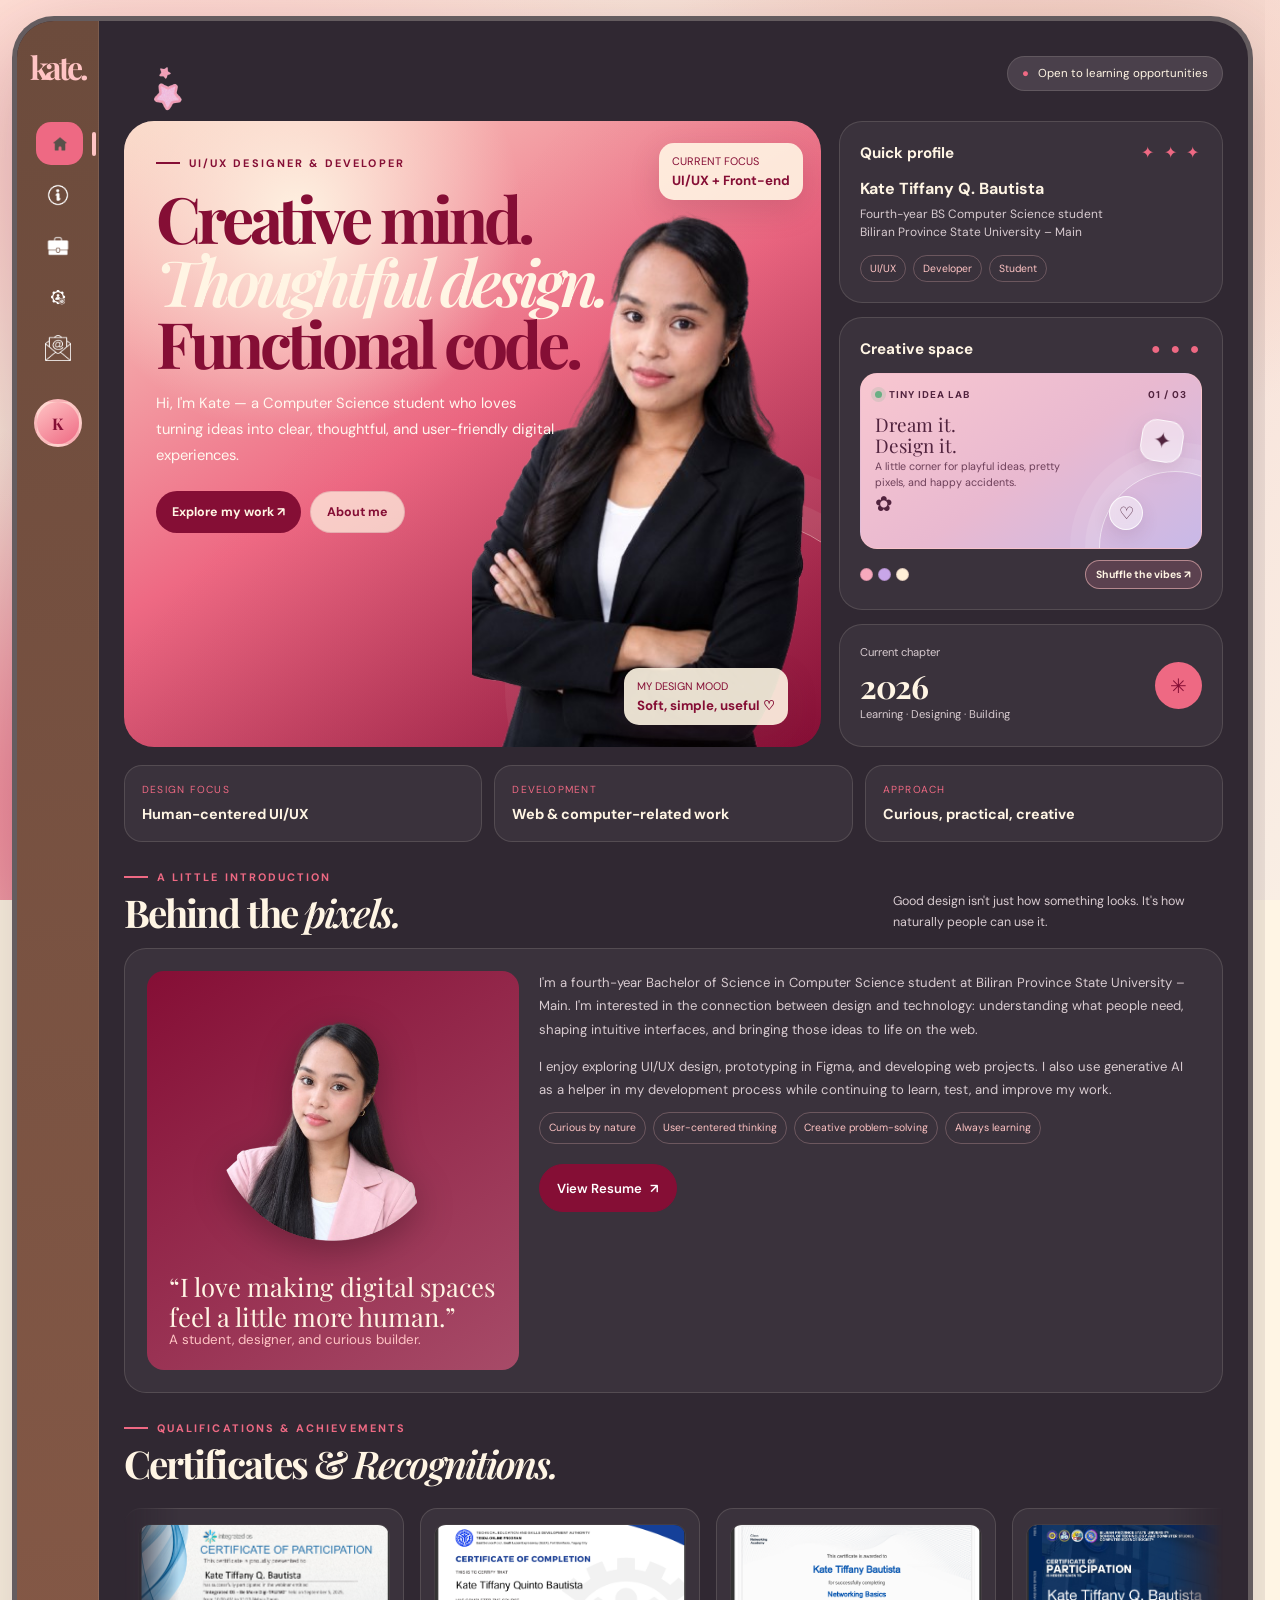
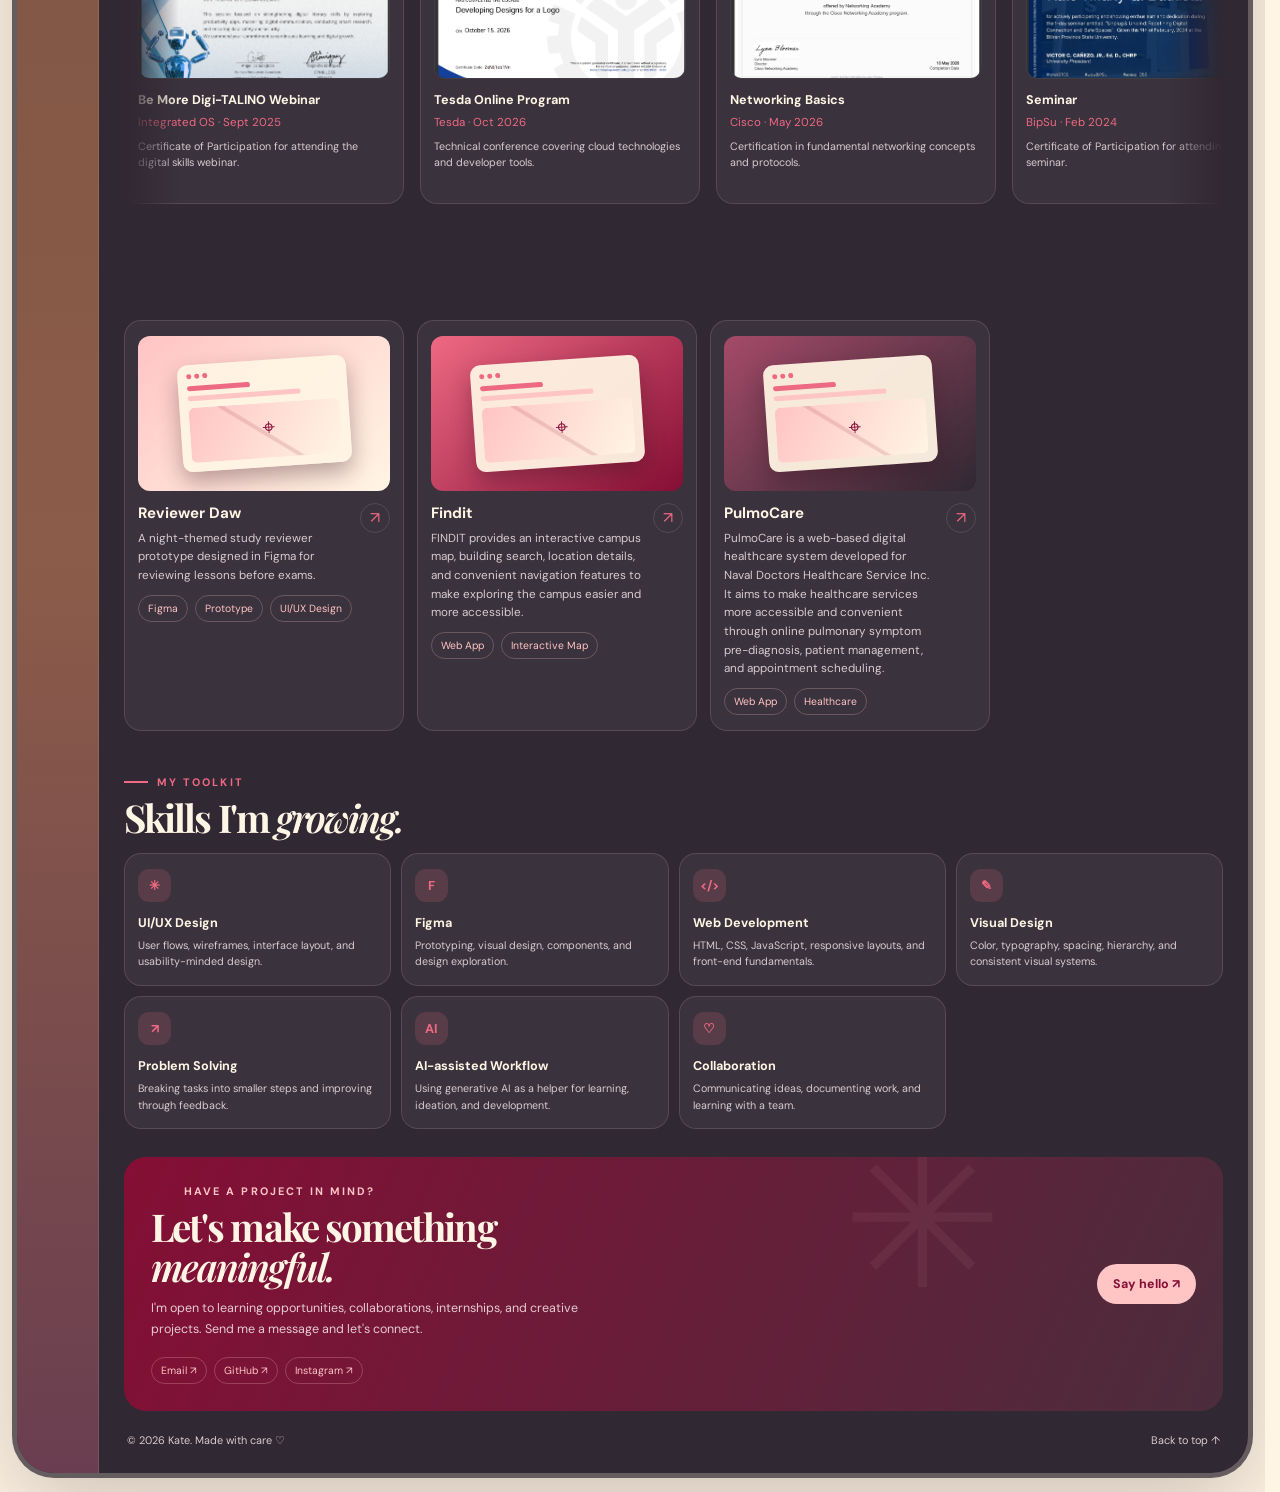
==== commit 7dd88fd2: "Update navigation links and add resume modal" ====
--- a/index.html
+++ b/index.html
@@ -23,18 +23,40 @@
       if (!("CSSViewTransitionRule" in window)) document.documentElement.classList.add("no-vt");
     </script>
     <link rel="stylesheet" href="portfolio.css" />
+
+    <style>
+      .resume-btn {
+        display: inline-flex; align-items: center; gap: .5rem; margin-top: 1.25rem;
+        padding: .7rem 1.1rem; border: 1px solid #850e35; border-radius: 999px;
+        background: #850e35; color: #fff; font: inherit; font-weight: 600;
+        text-decoration: none; cursor: pointer; transition: background .2s ease, transform .2s ease;
+      }
+      .resume-btn:hover { background: #a31849; transform: translateY(-2px); }
+      .resume-btn:focus-visible { outline: 3px solid #e8a1ba; outline-offset: 3px; }
+      .resume-modal { position: fixed; inset: 0; z-index: 9999; display: none; align-items: center; justify-content: center; padding: 1rem; background: rgba(35, 10, 22, .72); }
+      .resume-modal.is-open { display: flex; }
+      .resume-modal-box { display: flex; flex-direction: column; width: min(900px, 100%); height: min(90vh, 850px); overflow: hidden; border-radius: 18px; background: #fffafd; box-shadow: 0 24px 80px rgba(0,0,0,.3); }
+      .resume-modal-head { display: flex; align-items: center; justify-content: space-between; gap: 1rem; padding: 1rem 1.2rem; border-bottom: 1px solid #f0dbe3; }
+      .resume-modal-head h3 { margin: 0; color: #850e35; }
+      .resume-modal-actions { display: flex; align-items: center; gap: .6rem; flex-wrap: wrap; }
+      .resume-modal-actions a { display: inline-flex; padding: .55rem .85rem; border-radius: 999px; background: #850e35; color: white; text-decoration: none; font-weight: 600; }
+      .resume-modal-close { border: 0; background: transparent; color: #850e35; font-size: 1.8rem; line-height: 1; cursor: pointer; }
+      .resume-frame { flex: 1; width: 100%; min-height: 0; border: 0; background: #f8f1f4; }
+      .resume-fallback { margin: 0; padding: .8rem 1rem; color: #654454; font-size: .9rem; }
+      @media (max-width: 520px) { .resume-modal { padding: .4rem; } .resume-modal-box { height: 94vh; border-radius: 12px; } .resume-modal-head { align-items: flex-start; padding: .8rem; } .resume-modal-head h3 { font-size: 1rem; } .resume-modal-actions { gap: .35rem; } .resume-modal-actions a { padding: .45rem .6rem; font-size: .85rem; } }
+    </style>
   </head>
   <body id="top" data-page="home">
     <div class="dashboard">
       <aside class="sidebar" aria-label="Portfolio navigation">
         <div class="sidebar-inner">
-          <a class="logo" href="#home" aria-label="Home">kate.</a>
+          <a class="logo" href="index.html" data-section="home" aria-label="Home">kate.</a>
           <nav class="side-nav">
-            <a class="active" aria-current="page" href="#home" aria-label="Home" title="Home"><img src="Home.png" alt="" /></a>
-            <a href="#about" aria-label="About" title="About"><img src="About.png" alt="" /></a>
-            <a href="#work" aria-label="Work" title="Work"><img src="Work.png" alt="" /></a>
-            <a href="#skills" aria-label="Skills" title="Skills"><img src="Skills.png" alt="" /></a>
-            <a href="#contact" aria-label="Contact" title="Contact"><img src="Contact.png" alt="" /></a>
+            <a class="active" aria-current="page" href="index.html" data-section="home" aria-label="Home" title="Home"><img src="Home.png" alt="" /></a>
+            <a href="about.html" data-section="about" aria-label="About" title="About"><img src="About.png" alt="" /></a>
+            <a href="work.html" data-section="work" aria-label="Work" title="Work"><img src="Work.png" alt="" /></a>
+            <a href="skills.html" data-section="skills" aria-label="Skills" title="Skills"><img src="Skills.png" alt="" /></a>
+            <a href="contact.html" data-section="contact" aria-label="Contact" title="Contact"><img src="Contact.png" alt="" /></a>
           </nav>
           <div class="avatar-mini" aria-label="Kate initials">K</div>
         </div>
@@ -70,9 +92,9 @@
                   experiences.
                 </p>
                 <div class="actions reveal delay-3">
-                  <a class="btn btn-primary" href="#work"
+                  <a class="btn btn-primary" href="work.html"
                     >Explore my work ↗</a
-                  ><a class="btn btn-light" href="#about">About me</a>
+                  ><a class="btn btn-light" href="about.html">About me</a>
                 </div>
               </div>
               <img class="hero-photo" src="kate.png" alt="Kate Tiffany Bautista" />
@@ -151,6 +173,10 @@
               <div class="eyebrow">A little introduction</div>
               <h2>Behind the <em>pixels.</em></h2>
             </div>
+            <p class="section-description">
+              Good design isn't just how something looks. It's how naturally
+              people can use it.
+            </p>
           </div>
           <div class="about-card reveal">
             <div class="quote-card">
@@ -181,6 +207,7 @@
                 ><span class="tag">Creative problem-solving</span
                 ><span class="tag">Always learning</span>
               </div>
+              <button class="resume-btn" type="button" id="openResumeBtn" aria-haspopup="dialog" aria-controls="resumeModal">View Resume <span aria-hidden="true">↗</span></button>
             </div>
           </div>
         </section>
@@ -264,7 +291,7 @@
           <!-- Ang sulod sa Work naa sa work.html. Gi-load siya diri sa script sa ubos (workLoader),
                mao nga usba ra ang work.html ug mo-update sad ang home page. -->
           <div id="work-content" data-src="work.html">
-            <a class="back-link" href="#work">View my work →</a>
+            <a class="back-link" href="work.html">View my work →</a>
           </div>
         </section>
 
@@ -453,25 +480,38 @@
         </div>
       </div>
     </div>
+
+    <!-- RESUME POP-UP -->
+    <div class="resume-modal" id="resumeModal" role="dialog" aria-modal="true" aria-labelledby="resumeModalTitle" aria-hidden="true">
+      <div class="resume-modal-box">
+        <div class="resume-modal-head">
+          <h3 id="resumeModalTitle">My Resume</h3>
+          <div class="resume-modal-actions">
+            <a href="Resume.pdf" target="_blank" rel="noopener noreferrer">Open in new tab ↗</a>
+            <a href="Resume.pdf" download="Kate-Bautista-Resume.pdf">Download ↓</a>
+            <button type="button" class="resume-modal-close" id="closeResumeBtn" aria-label="Close resume pop-up">&times;</button>
+          </div>
+        </div>
+        <iframe
+          src="Resume.pdf" width="100%" height="500px" style="border: none;" title="Resume Preview"></iframe>      
+            <p class="resume-fallback">If the preview doesn't appear, use “Open in new tab” or “Download”.</p>
+      </div>
+    </div>
+
     <script>
-      // Sidebar navigation stays on this page and smoothly scrolls to each section.
-      document.querySelectorAll(".side-nav a, .sidebar .logo, .actions a, #work-content .back-link").forEach((link) => {
-        const targetId = (link.getAttribute("href") || "").split("#").pop();
-        if (!targetId || !document.getElementById(targetId)) return;
-        link.addEventListener("click", (event) => {
-          event.preventDefault();
-          const target = document.getElementById(targetId);
-          target.scrollIntoView({ behavior: "smooth", block: "start" });
-          history.replaceState(null, "", "#" + targetId);
-          document.querySelectorAll(".side-nav a").forEach((item) => {
-            const active = item.getAttribute("href") === "#" + targetId;
-            item.classList.toggle("active", active);
-            if (active) item.setAttribute("aria-current", "page");
-            else item.removeAttribute("aria-current");
-          });
-        });
-      });
+      (() => {
+        const modal = document.getElementById('resumeModal');
+        const openBtn = document.getElementById('openResumeBtn');
+        const closeBtn = document.getElementById('closeResumeBtn');
+        if (!modal || !openBtn || !closeBtn) return;
+        const openModal = () => { modal.classList.add('is-open'); modal.setAttribute('aria-hidden', 'false'); document.body.style.overflow = 'hidden'; closeBtn.focus(); };
+        const closeModal = () => { modal.classList.remove('is-open'); modal.setAttribute('aria-hidden', 'true'); document.body.style.overflow = ''; openBtn.focus(); };
+        openBtn.addEventListener('click', openModal);
+        closeBtn.addEventListener('click', closeModal);
+        modal.addEventListener('click', (event) => { if (event.target === modal) closeModal(); });
+        document.addEventListener('keydown', (event) => { if (event.key === 'Escape' && modal.classList.contains('is-open')) closeModal(); });
+      })();
     </script>
     <script src="portfolio.js"></script>
   </body>
-</html>+</html>
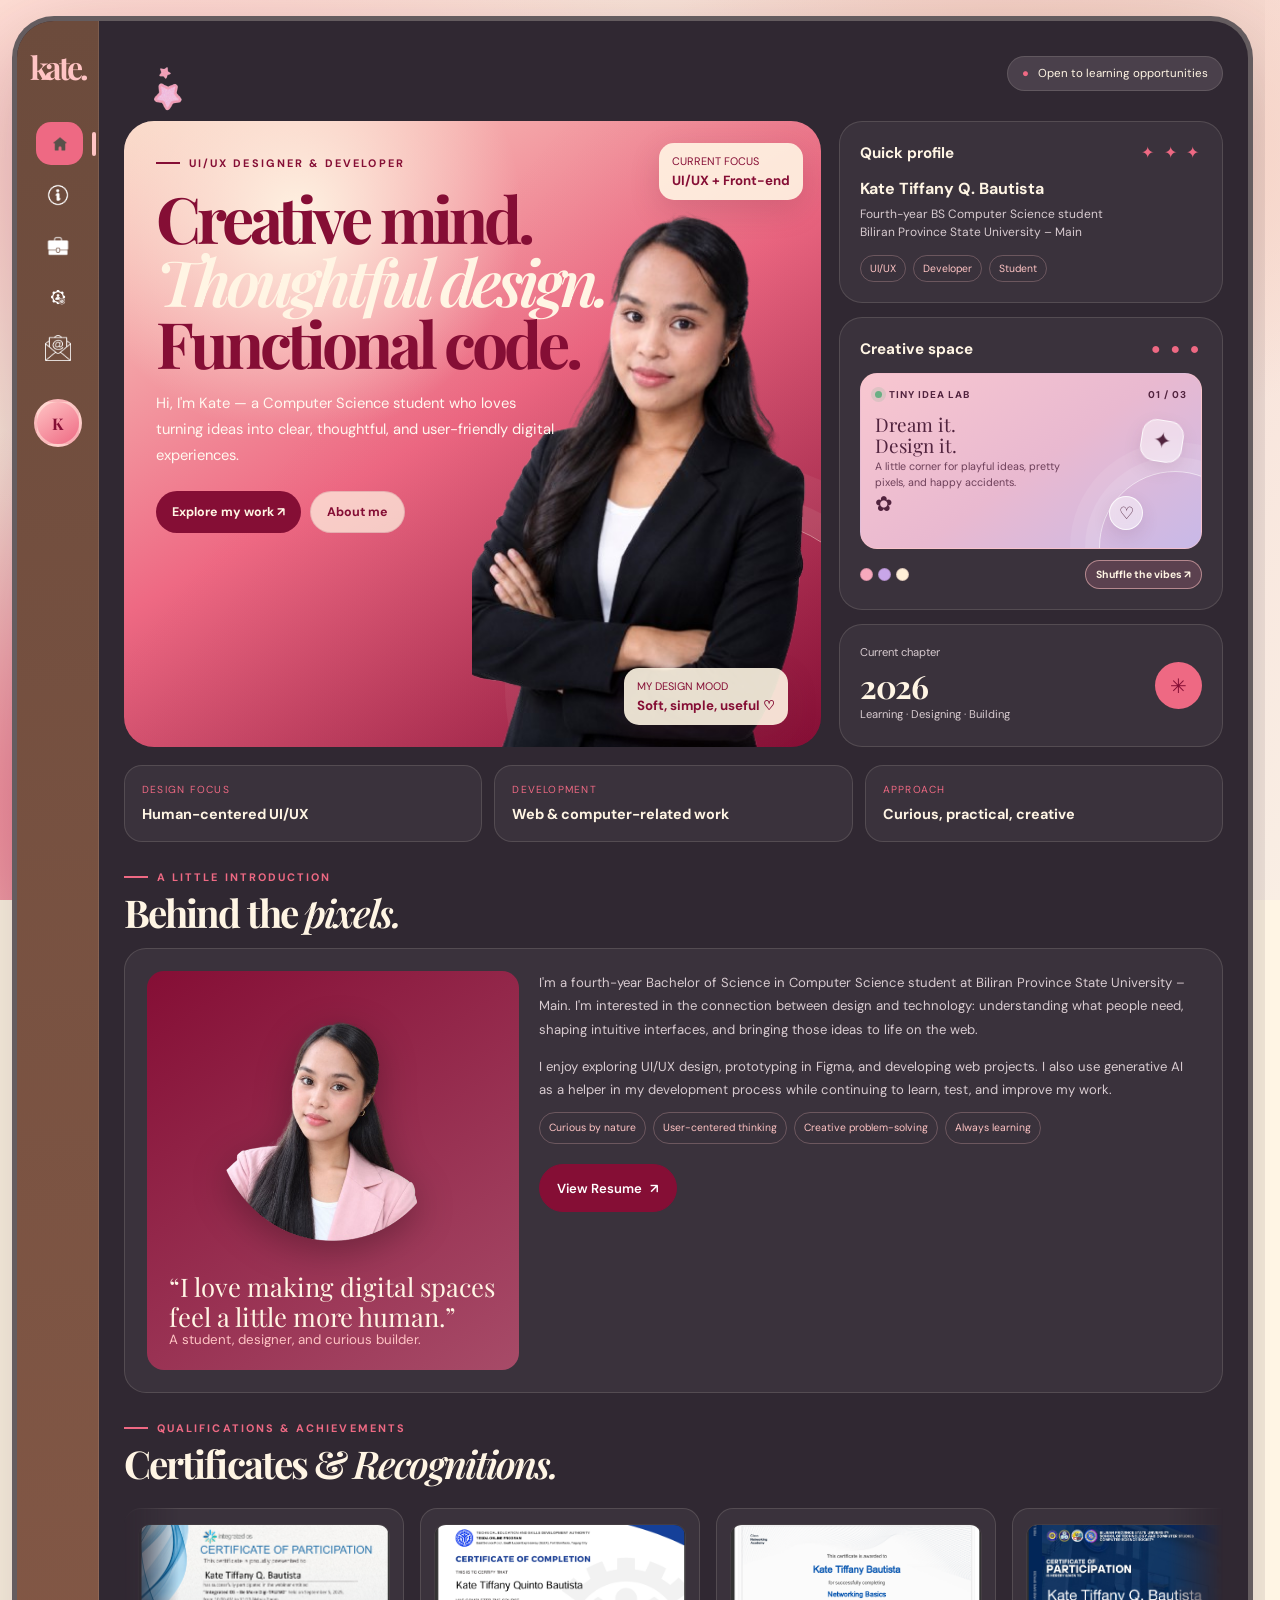
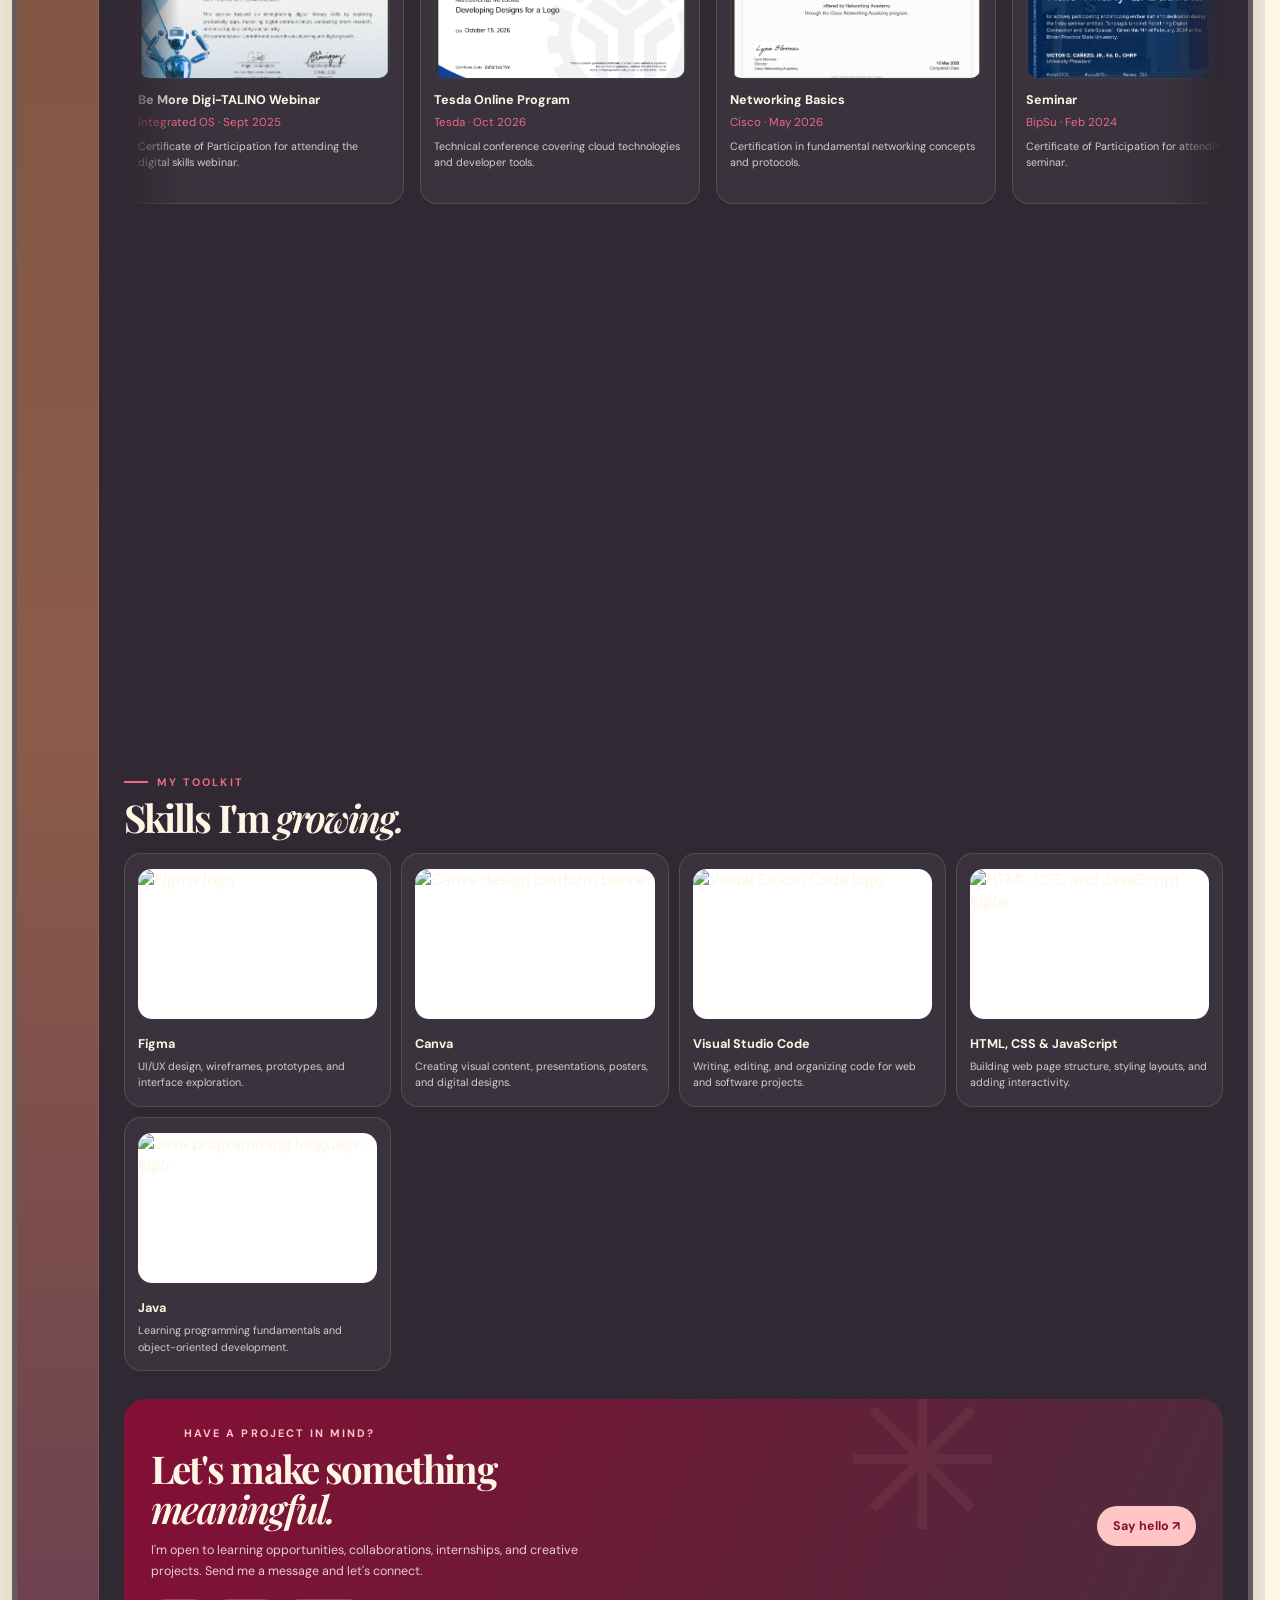
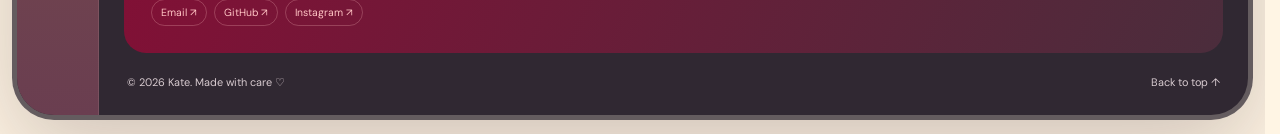
==== commit 98e1334a: "Enhance skills section with images and descriptions Added new styles for skill images and updated sk" ====
--- a/index.html
+++ b/index.html
@@ -45,7 +45,15 @@
       .resume-fallback { margin: 0; padding: .8rem 1rem; color: #654454; font-size: .9rem; }
       @media (max-width: 520px) { .resume-modal { padding: .4rem; } .resume-modal-box { height: 94vh; border-radius: 12px; } .resume-modal-head { align-items: flex-start; padding: .8rem; } .resume-modal-head h3 { font-size: 1rem; } .resume-modal-actions { gap: .35rem; } .resume-modal-actions a { padding: .45rem .6rem; font-size: .85rem; } }
     </style>
-  </head>
+  
+    <style>
+      .skill-image-wrap { width: 100%; height: 150px; display: flex; align-items: center; justify-content: center; overflow: hidden; margin: 0 auto 1rem; border-radius: 14px; background: #fff; }
+      .skill-image-wrap img { display: block; width: 100%; height: 100%; object-fit: contain; }
+      .skill-image-wrap.wide img { object-fit: cover; }
+      .skill h3 { margin-top: .25rem; }
+      @media (max-width: 520px) { .skill-image-wrap { height: 125px; } }
+    </style>
+</head>
   <body id="top" data-page="home">
     <div class="dashboard">
       <aside class="sidebar" aria-label="Portfolio navigation">
@@ -173,10 +181,6 @@
               <div class="eyebrow">A little introduction</div>
               <h2>Behind the <em>pixels.</em></h2>
             </div>
-            <p class="section-description">
-              Good design isn't just how something looks. It's how naturally
-              people can use it.
-            </p>
           </div>
           <div class="about-card reveal">
             <div class="quote-card">
@@ -305,58 +309,29 @@
           </div>
           <div class="skills-grid">
             <article class="skill reveal">
-              <div class="skill-icon">✳</div>
-              <h3>UI/UX Design</h3>
-              <p>
-                User flows, wireframes, interface layout, and usability-minded
-                design.
-              </p>
+              <div class="skill-image-wrap"><img src="figma.png" alt="Figma logo" loading="lazy" /></div>
+              <h3>Figma</h3>
+              <p>UI/UX design, wireframes, prototypes, and interface exploration.</p>
             </article>
             <article class="skill reveal delay-1">
-              <div class="skill-icon">F</div>
-              <h3>Figma</h3>
-              <p>
-                Prototyping, visual design, components, and design exploration.
-              </p>
+              <div class="skill-image-wrap wide"><img src="canva.png" alt="Canva design platform banner" loading="lazy" /></div>
+              <h3>Canva</h3>
+              <p>Creating visual content, presentations, posters, and digital designs.</p>
             </article>
             <article class="skill reveal delay-2">
-              <div class="skill-icon">&lt;/&gt;</div>
-              <h3>Web Development</h3>
-              <p>
-                HTML, CSS, JavaScript, responsive layouts, and front-end
-                fundamentals.
-              </p>
+              <div class="skill-image-wrap"><img src="vscode.png" alt="Visual Studio Code logo" loading="lazy" /></div>
+              <h3>Visual Studio Code</h3>
+              <p>Writing, editing, and organizing code for web and software projects.</p>
             </article>
             <article class="skill reveal">
-              <div class="skill-icon">✎</div>
-              <h3>Visual Design</h3>
-              <p>
-                Color, typography, spacing, hierarchy, and consistent visual
-                systems.
-              </p>
+              <div class="skill-image-wrap"><img src="webdev.png" alt="HTML, CSS, and JavaScript logos" loading="lazy" /></div>
+              <h3>HTML, CSS &amp; JavaScript</h3>
+              <p>Building web page structure, styling layouts, and adding interactivity.</p>
             </article>
             <article class="skill reveal delay-1">
-              <div class="skill-icon">↗</div>
-              <h3>Problem Solving</h3>
-              <p>
-                Breaking tasks into smaller steps and improving through
-                feedback.
-              </p>
-            </article>
-            <article class="skill reveal delay-2">
-              <div class="skill-icon">AI</div>
-              <h3>AI-assisted Workflow</h3>
-              <p>
-                Using generative AI as a helper for learning, ideation, and
-                development.
-              </p>
-            </article>
-            <article class="skill reveal delay-3">
-              <div class="skill-icon">♡</div>
-              <h3>Collaboration</h3>
-              <p>
-                Communicating ideas, documenting work, and learning with a team.
-              </p>
+              <div class="skill-image-wrap"><img src="java.png" alt="Java programming language logo" loading="lazy" /></div>
+              <h3>Java</h3>
+              <p>Learning programming fundamentals and object-oriented development.</p>
             </article>
           </div>
         </section>
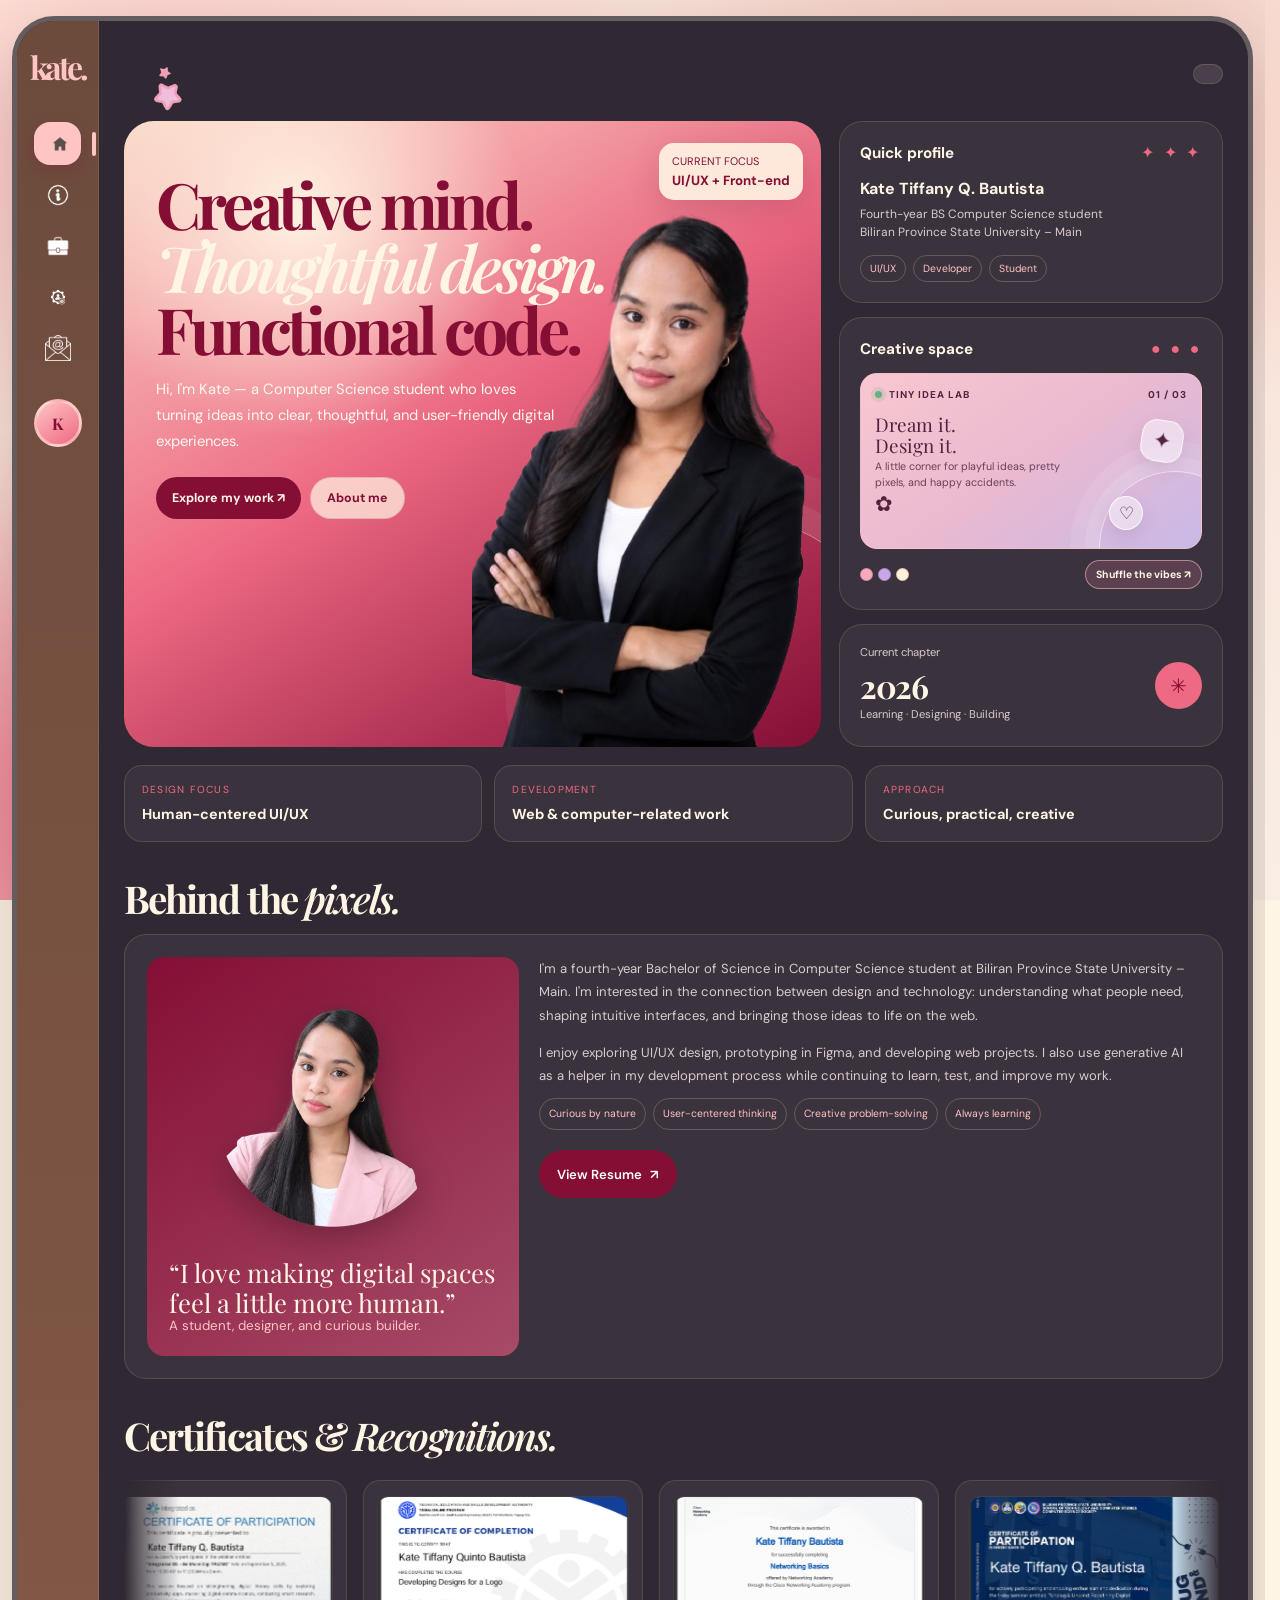
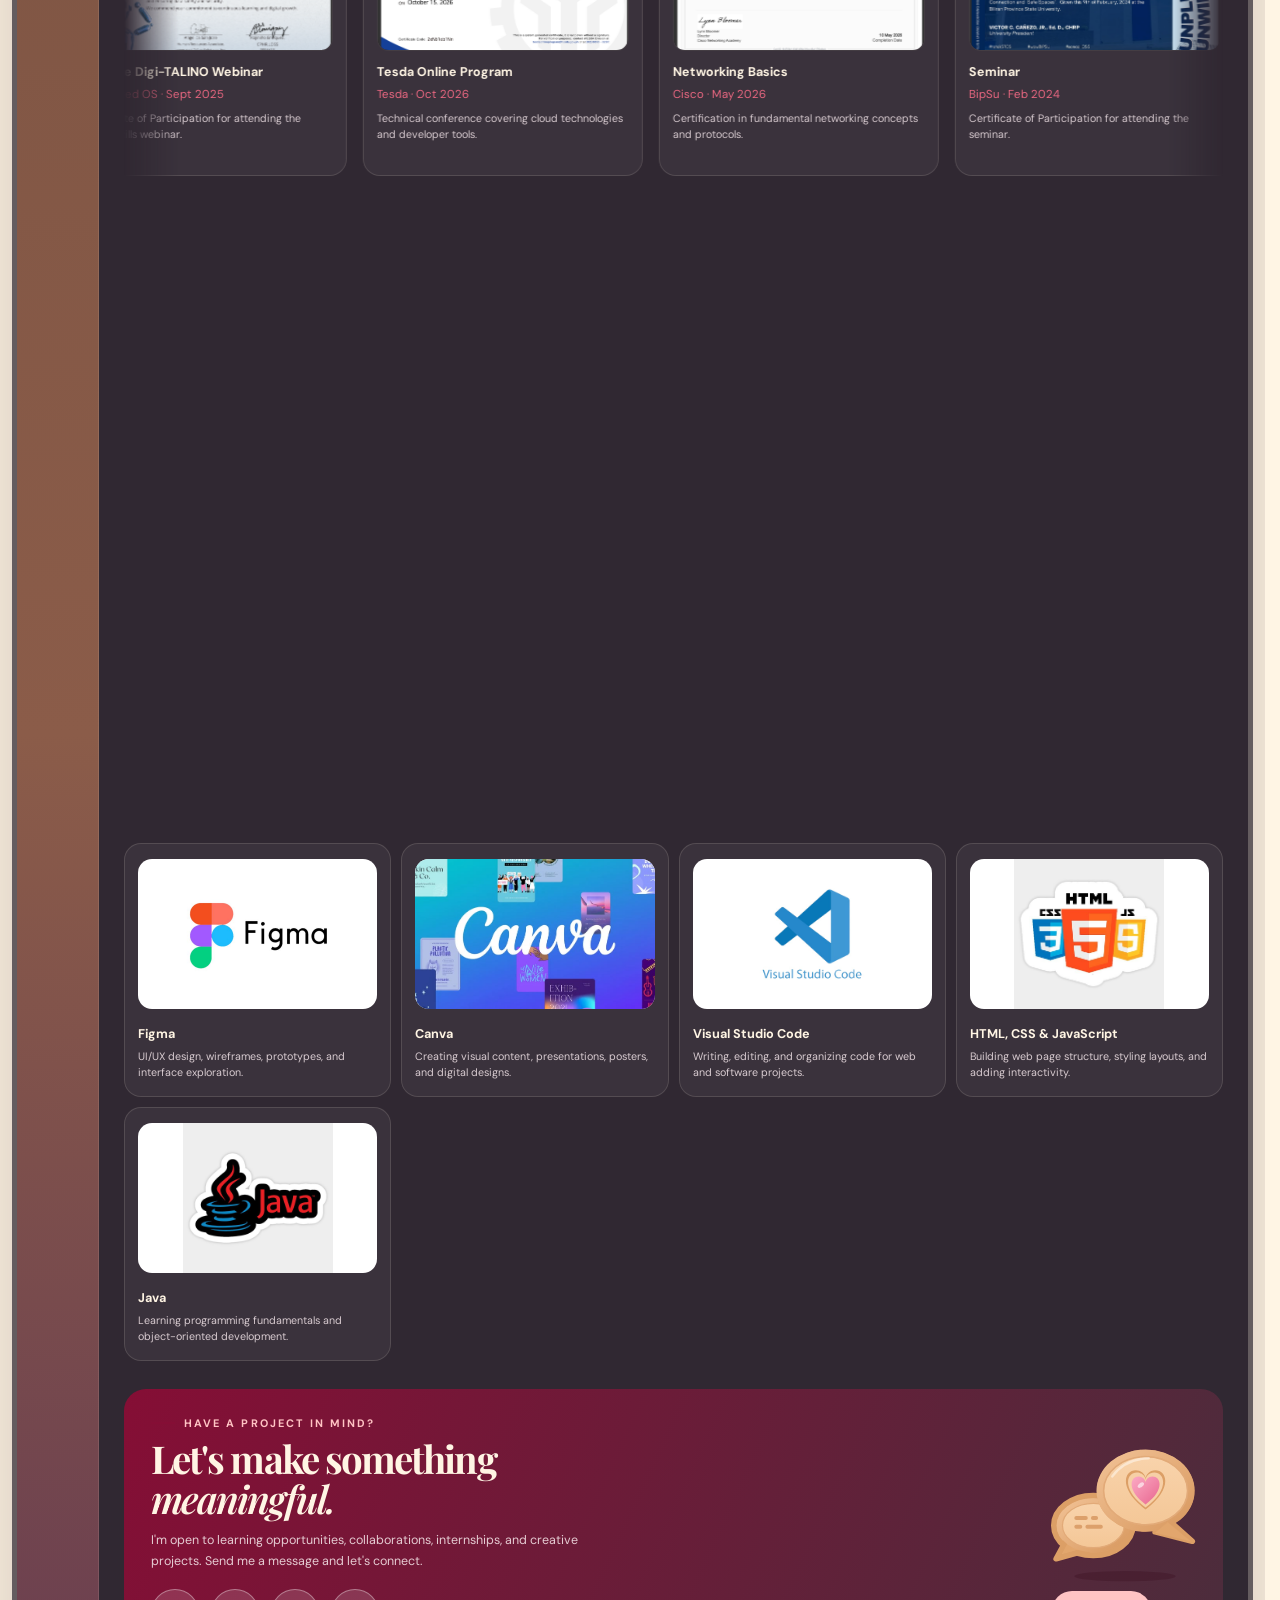
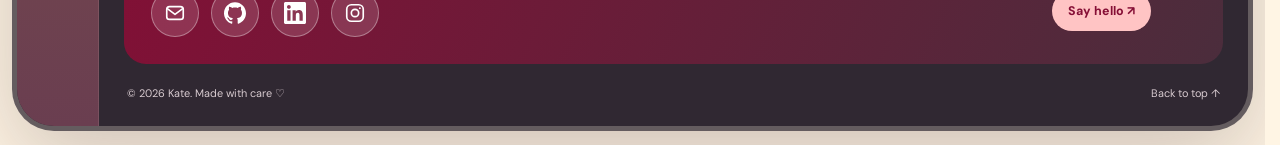
==== commit 08b63785: "Enhance contact section and resume modal styles Added new styles for social links and chat animation" ====
--- a/index.html
+++ b/index.html
@@ -43,6 +43,9 @@
       .resume-modal-close { border: 0; background: transparent; color: #850e35; font-size: 1.8rem; line-height: 1; cursor: pointer; }
       .resume-frame { flex: 1; width: 100%; min-height: 0; border: 0; background: #f8f1f4; }
       .resume-fallback { margin: 0; padding: .8rem 1rem; color: #654454; font-size: .9rem; }
+      .resume-pages { flex: 1; width: 100%; min-height: 0; overflow-y: auto; padding: 12px; background: #f1e6e9; -webkit-user-select: none; user-select: none; -webkit-touch-callout: none; }
+      .resume-pages canvas { display: block; margin: 0 auto 12px; background: #fff; box-shadow: 0 4px 14px rgba(60,10,25,.18); border-radius: 4px; }
+      .resume-msg { text-align: center; color: #850e35; font-weight: 600; padding: 2rem 1rem; }
       @media (max-width: 520px) { .resume-modal { padding: .4rem; } .resume-modal-box { height: 94vh; border-radius: 12px; } .resume-modal-head { align-items: flex-start; padding: .8rem; } .resume-modal-head h3 { font-size: 1rem; } .resume-modal-actions { gap: .35rem; } .resume-modal-actions a { padding: .45rem .6rem; font-size: .85rem; } }
     </style>
   
@@ -52,6 +55,85 @@
       .skill-image-wrap.wide img { object-fit: cover; }
       .skill h3 { margin-top: .25rem; }
       @media (max-width: 520px) { .skill-image-wrap { height: 125px; } }
+    </style>
+    <style>
+      .social-links { display: flex; align-items: center; gap: 12px; flex-wrap: wrap; }
+      .social-icon {
+        display: inline-flex; align-items: center; justify-content: center;
+        width: 48px; height: 48px; border-radius: 50%;
+        color: #fff; background: rgba(255, 255, 255, 0.14);
+        border: 1px solid rgba(255, 255, 255, 0.35);
+        transition: transform 0.2s ease, background 0.2s ease, color 0.2s ease;
+      }
+      .social-icon svg { width: 22px; height: 22px; }
+      .social-icon:hover { background: #f6c9d8; color: #850e35; transform: translateY(-3px); }
+      .social-icon:focus-visible { outline: 3px solid #e8a1ba; outline-offset: 3px; }
+    </style>
+    <style>
+      /* CHAT-BUBBLE ANIMATION (replaces the big ✳ in the contact card).
+         It rests in its idle pose; click / tap it to play: tap the heart -> bounce, once. */
+      .contact-card.has-chat:after { content: none; }
+      .contact-actions.with-chat { display: flex; flex-direction: column; align-items: center; gap: 4px; }
+      .chat-anim {
+        --chat-shift: 24px;                         /* nudge to the right */
+        background: none; border: 0; padding: 0; margin: 0; cursor: pointer;
+        width: 190px; max-width: 100%; line-height: 0;
+        transform: translateX(var(--chat-shift));
+        -webkit-tap-highlight-color: transparent;
+      }
+      .chat-anim:focus-visible { outline: 3px solid #e8a1ba; outline-offset: 4px; border-radius: 16px; }
+      .chat-anim svg { width: 100%; height: auto; overflow: visible; display: block; transition: transform 0.2s ease; }
+      .chat-anim:hover svg { transform: translateY(-3px); }
+      .cb-float, .cb-jump, .cb-heart, .cb-spark, .cb-shadow { transform-box: fill-box; }
+      @media (max-width: 600px) { .chat-anim { width: 150px; --chat-shift: 14px; } }
+
+      /* resting state: gentle float only */
+      .cb-float  { animation: cbFloat 3s ease-in-out infinite; }
+      .cb-jump   { transform-origin: 50% 100%; }
+      .cb-heart, .cb-spark, .cb-shadow { transform-origin: 50% 50%; }
+      .cb-spark, .cb-motion, .cb-dust { opacity: 0; }
+      .cb-shadow { opacity: 0.35; }
+
+      /* played once per click: starts just before the heart pops */
+      .chat-anim.is-playing .cb-jump   { animation: cbJump 6s ease-in-out -2.5s 1 both; }
+      .chat-anim.is-playing .cb-heart  { animation: cbHeart 6s ease-in-out -2.5s 1 both; }
+      .chat-anim.is-playing .cb-spark  { animation: cbSpark 6s ease-out -2.5s 1 both; }
+      .chat-anim.is-playing .cb-motion { animation: cbMotion 6s ease-in-out -2.5s 1 both; }
+      .chat-anim.is-playing .cb-dust   { animation: cbDust 6s ease-out -2.5s 1 both; }
+      .chat-anim.is-playing .cb-shadow { animation: cbShadow 6s ease-in-out -2.5s 1 both; }
+
+      @keyframes cbFloat { 0%, 100% { transform: translateY(0); } 50% { transform: translateY(-3px); } }
+      @keyframes cbJump {
+        0%, 56% { transform: translateY(0) scale(1, 1); }
+        59%     { transform: translateY(2px) scale(1.05, 0.94); }
+        64%     { transform: translateY(-26px) scale(0.96, 1.05); }
+        70%     { transform: translateY(0) scale(1.06, 0.93); }
+        74%     { transform: translateY(-9px) scale(0.99, 1.02); }
+        78%     { transform: translateY(0) scale(1.03, 0.97); }
+        82%, 100% { transform: translateY(0) scale(1, 1); }
+      }
+      @keyframes cbHeart {
+        0%, 46% { transform: scale(1); } 49% { transform: scale(0.84); }
+        53% { transform: scale(1.12); } 57%, 100% { transform: scale(1); }
+      }
+      @keyframes cbSpark {
+        0%, 48% { opacity: 0; transform: scale(0.7); }
+        51% { opacity: 1; transform: scale(1); }
+        58%, 100% { opacity: 0; transform: scale(1.18); }
+      }
+      @keyframes cbMotion { 0%, 60% { opacity: 0; } 63%, 67% { opacity: 1; } 72%, 100% { opacity: 0; } }
+      @keyframes cbDust   { 0%, 68% { opacity: 0; } 71% { opacity: 1; } 78%, 100% { opacity: 0; } }
+      @keyframes cbShadow {
+        0%, 56% { transform: scale(1); opacity: 0.35; } 64% { transform: scale(0.6); opacity: 0.18; }
+        70% { transform: scale(1.08); opacity: 0.42; } 74% { transform: scale(0.85); opacity: 0.28; }
+        78%, 100% { transform: scale(1); opacity: 0.35; }
+      }
+      @media (prefers-reduced-motion: reduce) {
+        .cb-float, .chat-anim.is-playing .cb-jump, .chat-anim.is-playing .cb-heart,
+        .chat-anim.is-playing .cb-spark, .chat-anim.is-playing .cb-motion, .chat-anim.is-playing .cb-dust,
+        .chat-anim.is-playing .cb-shadow { animation: none; }
+        .chat-anim svg { transition: none; }
+      }
     </style>
 </head>
   <body id="top" data-page="home">
@@ -81,7 +163,6 @@
             <span class="star-spark" aria-hidden="true">✦</span>
           </button>
           <span class="status-pill"
-            ><span>●</span> Open to learning opportunities</span
           >
         </div>
 
@@ -89,7 +170,6 @@
           <div class="hero-layout">
             <section class="hero-main">
               <div class="hero-copy">
-                <div class="eyebrow reveal">UI/UX Designer & Developer</div>
                 <h1 class="reveal delay-1">
                   Creative mind.<br /><em>Thoughtful design.</em
                   ><br />Functional code.
@@ -109,9 +189,6 @@
               <div class="float-chip chip-one">
                 CURRENT FOCUS<strong>UI/UX + Front-end</strong>
               </div>
-              <div class="float-chip chip-two">
-                MY DESIGN MOOD<strong>Soft, simple, useful ♡</strong>
-              </div>
             </section>
 
             <aside class="right-column">
@@ -178,7 +255,6 @@
         <section id="about" class="section-block">
           <div class="section-heading reveal">
             <div>
-              <div class="eyebrow">A little introduction</div>
               <h2>Behind the <em>pixels.</em></h2>
             </div>
           </div>
@@ -218,7 +294,6 @@
         <section id="certificates" class="section-block">
           <div class="section-heading reveal">
             <div>
-              <div class="eyebrow">Qualifications & Achievements</div>
               <h2>Certificates & <em>Recognitions.</em></h2>
             </div>
             <p class="section-description">
@@ -302,7 +377,6 @@
         <section id="skills" class="section-block">
           <div class="section-heading reveal">
             <div>
-              <div class="eyebrow">My toolkit</div>
               <h2>Skills I'm <em>growing.</em></h2>
             </div>
            
@@ -337,7 +411,7 @@
         </section>
 
         <section id="contact" class="section-block">
-          <div class="contact-card reveal">
+          <div class="contact-card has-chat reveal">
             <div>
               <div class="eyebrow" style="color: var(--blush)">
                 Have a project in mind?
@@ -347,29 +421,77 @@
                 I'm open to learning opportunities, collaborations, internships,
                 and creative projects. Send me a message and let's connect.
               </p>
-              <div class="tags" style="margin-top: 16px">
-                <a
-                  class="tag"
-                  href="https://www.mailto:katetiffanybautista@gmail.com"
-                  target="_blank"
-                  rel="noreferrer"
-                  >Email ↗</a
-                ><a
-                  class="tag"
-                  href="https://github.com/katetiffanyquintobautista-cmd/"
-                  target="_blank"
-                  rel="noreferrer"
-                  >GitHub ↗</a
-                ><a
-                  class="tag"
-                  href="https://www.instagram.com/rable_tiff/"
-                  target="_blank"
-                  rel="noreferrer"
-                  >Instagram ↗</a
-                >
-              </div>
-            </div>
-            <div class="contact-actions">
+              <div class="social-links" style="margin-top: 16px">
+                <a class="social-icon" href="mailto:katetiffanybautista@gmail.com" aria-label="Email Kate" title="Email">
+                  <svg viewBox="0 0 24 24" fill="none" stroke="currentColor" stroke-width="1.8" stroke-linecap="round" stroke-linejoin="round" aria-hidden="true"><rect x="3" y="5" width="18" height="14" rx="3"/><path d="m4 7.5 8 6 8-6"/></svg>
+                </a>
+                <a class="social-icon" href="https://github.com/katetiffanyquintobautista-cmd/" target="_blank" rel="noopener noreferrer" aria-label="Kate on GitHub" title="GitHub">
+                  <svg viewBox="0 0 24 24" fill="currentColor" aria-hidden="true"><path d="M12 .297c-6.63 0-12 5.373-12 12 0 5.303 3.438 9.8 8.205 11.385.6.113.82-.258.82-.577 0-.285-.01-1.04-.015-2.04-3.338.724-4.042-1.61-4.042-1.61C4.422 18.07 3.633 17.7 3.633 17.7c-1.087-.744.084-.729.084-.729 1.205.084 1.838 1.236 1.838 1.236 1.07 1.835 2.809 1.305 3.495.998.108-.776.417-1.305.76-1.605-2.665-.3-5.466-1.332-5.466-5.93 0-1.31.465-2.38 1.235-3.22-.135-.303-.54-1.523.105-3.176 0 0 1.005-.322 3.3 1.23.96-.267 1.98-.399 3-.405 1.02.006 2.04.138 3 .405 2.28-1.552 3.285-1.23 3.285-1.23.645 1.653.24 2.873.12 3.176.765.84 1.23 1.91 1.23 3.22 0 4.61-2.805 5.625-5.475 5.921.42.36.81 1.096.81 2.22 0 1.606-.015 2.896-.015 3.286 0 .315.21.69.825.57C20.565 22.092 24 17.592 24 12.297c0-6.627-5.373-12-12-12"/></svg>
+                </a>
+                <a class="social-icon" href="https://www.linkedin.com/in/YOUR-USERNAME/" target="_blank" rel="noopener noreferrer" aria-label="Kate on LinkedIn" title="LinkedIn">
+                  <svg viewBox="0 0 24 24" fill="currentColor" aria-hidden="true"><path d="M20.447 20.452h-3.554v-5.569c0-1.328-.027-3.037-1.852-3.037-1.853 0-2.136 1.445-2.136 2.939v5.667H9.351V9h3.414v1.561h.046c.477-.9 1.637-1.85 3.37-1.85 3.601 0 4.267 2.37 4.267 5.455v6.286zM5.337 7.433c-1.144 0-2.063-.926-2.063-2.065 0-1.138.92-2.063 2.063-2.063 1.14 0 2.064.925 2.064 2.063 0 1.139-.925 2.065-2.064 2.065zm1.782 13.019H3.555V9h3.564v11.452zM22.225 0H1.771C.792 0 0 .774 0 1.729v20.542C0 23.227.792 24 1.771 24h20.451C23.2 24 24 23.227 24 22.271V1.729C24 .774 23.2 0 22.222 0h.003z"/></svg>
+                </a>
+                <a class="social-icon" href="https://www.instagram.com/rable_tiff/" target="_blank" rel="noopener noreferrer" aria-label="Kate on Instagram" title="Instagram">
+                  <svg viewBox="0 0 24 24" fill="none" stroke="currentColor" stroke-width="1.8" stroke-linecap="round" stroke-linejoin="round" aria-hidden="true"><rect x="3" y="3" width="18" height="18" rx="5"/><circle cx="12" cy="12" r="4"/><circle cx="17.3" cy="6.7" r="1" fill="currentColor" stroke="none"/></svg>
+                </a>
+              </div>
+            </div>
+            <div class="contact-actions with-chat">
+              <button type="button" class="chat-anim" id="chatAnim" aria-label="Click to play the chat bubble animation" title="Click me!">
+                <svg viewBox="0 0 240 210" aria-hidden="true">
+                  <defs>
+                    <linearGradient id="cbRim" x1="0" y1="0" x2="1" y2="1"><stop offset="0" stop-color="#f2c397"/><stop offset="1" stop-color="#d7975d"/></linearGradient>
+                    <linearGradient id="cbFace" x1="0" y1="0" x2="0" y2="1"><stop offset="0" stop-color="#f8d3ab"/><stop offset="1" stop-color="#f4c797"/></linearGradient>
+                    <linearGradient id="cbPink" x1="0" y1="0" x2="1" y2="1"><stop offset="0" stop-color="#fbaac4"/><stop offset="1" stop-color="#e8668f"/></linearGradient>
+                    <path id="cbHeartShape" d="M0 14 C-22 -2 -18 -18 -8 -18 C-3 -18 0 -14 0 -11 C0 -14 3 -18 8 -18 C18 -18 22 -2 0 14 Z"/>
+                  </defs>
+
+                  <ellipse class="cb-shadow" cx="120" cy="196" rx="64" ry="6.5" fill="#3a0f22"/>
+
+                  <g class="cb-jump"><g class="cb-float">
+                    <!-- back bubble -->
+                    <g fill="url(#cbRim)" stroke="#dc9f66" stroke-width="7" stroke-linejoin="round">
+                      <ellipse cx="80" cy="132" rx="50" ry="38"/><polygon points="46,150 33,174 76,162" fill="#e2a66d"/>
+                    </g>
+                    <ellipse cx="80" cy="132" rx="46" ry="34" fill="url(#cbRim)"/>
+                    <ellipse cx="80" cy="132" rx="39" ry="28" fill="url(#cbFace)" stroke="#e2aa78" stroke-width="1.5"/>
+                    <g fill="#dca06b"><rect x="56" y="120" width="17" height="5" rx="2.5"/><rect x="77" y="120" width="9" height="5" rx="2.5"/><rect x="56" y="131" width="10" height="5" rx="2.5"/><rect x="70" y="131" width="22" height="5" rx="2.5"/></g>
+                    <!-- front bubble -->
+                    <g fill="url(#cbRim)" stroke="#dc9f66" stroke-width="7" stroke-linejoin="round">
+                      <ellipse cx="146" cy="88" rx="58" ry="48"/><polygon points="176,126 205,152 158,140" fill="#e2a66d"/>
+                    </g>
+                    <ellipse cx="146" cy="88" rx="62" ry="52" fill="url(#cbRim)"/>
+                    <polygon points="174,128 203,152 158,141" fill="#e2a66d"/>
+                    <ellipse cx="146" cy="88" rx="53" ry="43" fill="url(#cbFace)" stroke="#e2aa78" stroke-width="2"/>
+                    <path d="M104 70 Q120 48 150 47" fill="none" stroke="#fff" stroke-opacity=".45" stroke-width="3" stroke-linecap="round"/>
+                    <g transform="translate(146 90)">
+                      <g class="cb-heart">
+                        <use href="#cbHeartShape" transform="scale(1.55)" fill="#dc9f66"/>
+                        <use href="#cbHeartShape" transform="scale(1.38)" fill="#f6cfa6"/>
+                        <use href="#cbHeartShape" transform="scale(1.1)" fill="url(#cbPink)"/>
+                        <ellipse cx="-6" cy="-9" rx="4.5" ry="2.6" transform="rotate(-35 -6 -9)" fill="#fff" fill-opacity=".6"/>
+                      </g>
+                    </g>
+                  </g></g>
+
+                  <!-- sparkle lines when clicked -->
+                  <g class="cb-spark" stroke="#8b6a58" stroke-width="2.4" stroke-linecap="round" fill="none">
+                    <path d="M96 38 l-8 -6 M104 30 l-3 -9 M88 48 l-10 -2"/>
+                    <path d="M196 36 l7 -7 M188 28 l2 -9 M204 46 l10 -1"/>
+                  </g>
+
+
+                  <!-- motion lines + dust when it bounces -->
+                  <g class="cb-motion" stroke="#8b6a58" stroke-width="2.2" stroke-linecap="round" fill="none">
+                    <path d="M82 30 q-9 9 -7 22 M92 22 q-8 6 -8 14"/>
+                    <path d="M214 38 q9 8 6 22 M204 28 q8 5 9 13"/>
+                  </g>
+                  <g class="cb-dust" stroke="#8b6a58" stroke-width="2.2" stroke-linecap="round" fill="none">
+                    <path d="M64 192 q-9 -4 -14 2 M74 186 q-5 -8 -12 -6"/>
+                    <path d="M176 192 q9 -4 14 2 M166 186 q5 -8 12 -6"/>
+                  </g>
+                </svg>
+              </button>
               <a
                 class="btn"
                 id="emailButton"
@@ -462,31 +584,102 @@
         <div class="resume-modal-head">
           <h3 id="resumeModalTitle">My Resume</h3>
           <div class="resume-modal-actions">
-            <a href="Resume.pdf" target="_blank" rel="noopener noreferrer">Open in new tab ↗</a>
-            <a href="Resume.pdf" download="Kate-Bautista-Resume.pdf">Download ↓</a>
             <button type="button" class="resume-modal-close" id="closeResumeBtn" aria-label="Close resume pop-up">&times;</button>
           </div>
         </div>
-        <iframe
-          src="Resume.pdf" width="100%" height="500px" style="border: none;" title="Resume Preview"></iframe>      
-            <p class="resume-fallback">If the preview doesn't appear, use “Open in new tab” or “Download”.</p>
+        <div class="resume-pages" id="resumePages" aria-label="Resume pages"></div>
       </div>
     </div>
 
     <script>
+      /* RESUME VIEWER: the PDF is drawn page by page onto <canvas> with PDF.js,
+         so the browser's PDF toolbar (download / print) never appears. */
       (() => {
+        const PDF_URL = 'Resume.pdf';
+        const LIB = 'https://cdnjs.cloudflare.com/ajax/libs/pdf.js/3.11.174/pdf.min.js';
+        const WORKER = 'https://cdnjs.cloudflare.com/ajax/libs/pdf.js/3.11.174/pdf.worker.min.js';
+
         const modal = document.getElementById('resumeModal');
         const openBtn = document.getElementById('openResumeBtn');
         const closeBtn = document.getElementById('closeResumeBtn');
-        if (!modal || !openBtn || !closeBtn) return;
-        const openModal = () => { modal.classList.add('is-open'); modal.setAttribute('aria-hidden', 'false'); document.body.style.overflow = 'hidden'; closeBtn.focus(); };
-        const closeModal = () => { modal.classList.remove('is-open'); modal.setAttribute('aria-hidden', 'true'); document.body.style.overflow = ''; openBtn.focus(); };
+        const pages = document.getElementById('resumePages');
+        if (!modal || !openBtn || !closeBtn || !pages) return;
+        let token = 0;
+
+        const loadLib = () => new Promise((resolve, reject) => {
+          if (window.pdfjsLib) return resolve();
+          const s = document.createElement('script');
+          s.src = LIB;
+          s.onload = () => { window.pdfjsLib.GlobalWorkerOptions.workerSrc = WORKER; resolve(); };
+          s.onerror = reject;
+          document.head.appendChild(s);
+        });
+
+        const render = async (myToken) => {
+          pages.innerHTML = '<p class="resume-msg">Loading resume…</p>';
+          try {
+            await loadLib();
+            const pdf = await window.pdfjsLib.getDocument(PDF_URL).promise;
+            if (myToken !== token) return;
+            pages.innerHTML = '';
+            const width = Math.min(pages.clientWidth - 24, 820);
+            const dpr = window.devicePixelRatio || 1;
+            for (let n = 1; n <= pdf.numPages; n++) {
+              const page = await pdf.getPage(n);
+              if (myToken !== token) return;
+              const base = page.getViewport({ scale: 1 });
+              const vp = page.getViewport({ scale: (width / base.width) * dpr });
+              const canvas = document.createElement('canvas');
+              canvas.width = vp.width;
+              canvas.height = vp.height;
+              canvas.style.width = width + 'px';
+              canvas.style.height = vp.height / dpr + 'px';
+              pages.appendChild(canvas);
+              await page.render({ canvasContext: canvas.getContext('2d'), viewport: vp }).promise;
+            }
+          } catch (err) {
+            if (myToken === token) pages.innerHTML = '<p class="resume-msg">Sorry, the resume couldn’t be loaded right now.</p>';
+          }
+        };
+
+        const openModal = () => {
+          token++;
+          modal.classList.add('is-open');
+          modal.setAttribute('aria-hidden', 'false');
+          document.body.style.overflow = 'hidden';
+          closeBtn.focus();
+          render(token);
+        };
+        const closeModal = () => {
+          token++;
+          modal.classList.remove('is-open');
+          modal.setAttribute('aria-hidden', 'true');
+          pages.innerHTML = '';
+          document.body.style.overflow = '';
+          openBtn.focus();
+        };
         openBtn.addEventListener('click', openModal);
         closeBtn.addEventListener('click', closeModal);
         modal.addEventListener('click', (event) => { if (event.target === modal) closeModal(); });
+        modal.addEventListener('contextmenu', (event) => event.preventDefault());
         document.addEventListener('keydown', (event) => { if (event.key === 'Escape' && modal.classList.contains('is-open')) closeModal(); });
       })();
     </script>
     <script src="portfolio.js"></script>
+    <script>
+      /* the bubbles rest until someone clicks / taps them; then the tap the heart -> bounce plays once */
+      (function () {
+        var b = document.getElementById("chatAnim");
+        if (!b) return;
+        var timer;
+        b.addEventListener("click", function () {
+          b.classList.remove("is-playing");
+          void b.offsetWidth;                 /* restart if clicked again mid-animation */
+          b.classList.add("is-playing");
+          clearTimeout(timer);
+          timer = setTimeout(function () { b.classList.remove("is-playing"); }, 3600);
+        });
+      })();
+    </script>
   </body>
 </html>
--- a/portfolio.css
+++ b/portfolio.css
@@ -1447,12 +1447,11 @@
   scroll-padding-inline: 4px;
   overscroll-behavior-x: contain;
   -webkit-overflow-scrolling: touch;
-  scrollbar-width: thin;
-  scrollbar-color: var(--pink) rgba(255, 245, 228, 0.08);
-}
-.project-grid.single::-webkit-scrollbar { height: 8px; }
-.project-grid.single::-webkit-scrollbar-track { background: rgba(255, 245, 228, 0.08); border-radius: 99px; }
-.project-grid.single::-webkit-scrollbar-thumb { background: var(--pink); border-radius: 99px; }
+  /* scrollbar hidden; swipe, drag, trackpad or shift+wheel still scroll the row */
+  scrollbar-width: none;
+  -ms-overflow-style: none;
+}
+.project-grid.single::-webkit-scrollbar { display: none; width: 0; height: 0; }
 .project-grid.single .project-card {
   flex: 0 0 280px;
   width: 280px;
@@ -1628,4 +1627,107 @@
 }
 @media (prefers-reduced-motion: reduce) {
   html.no-vt .content { animation: none; }
-}+}
+
+/* =====================================================================
+   PROJECTS IN TABLETS
+   Must stay last in this file so it overrides the older .project-visual rules.
+   Keeps the side-by-side row; every card is the same size.
+   ===================================================================== */
+.project-grid.single { align-items: stretch; }
+.project-grid.single .project-card {
+  display: flex;
+  flex-direction: column;
+  align-items: center;
+  /* no container: the tablet and its text sit straight on the page */
+  background: none;
+  border: 0;
+  box-shadow: none;
+  padding: 0;
+  /* bigger, and the same size for every project */
+  flex: 0 0 380px;
+  width: 380px;
+  max-width: 380px;
+}
+.project-grid.single .project-card:hover { transform: none; box-shadow: none; }
+.project-grid.single .project-info {
+  width: 100%;
+  flex: 1;
+  display: flex;
+  flex-direction: column;
+}
+.project-grid.single .project-info .tags { margin-top: auto; }
+
+/* the tablet (landscape) */
+.project-grid.single .project-visual {
+  width: 100%;
+  height: auto;
+  aspect-ratio: 4 / 3;
+  margin: 0 auto 16px;
+  border: 12px solid #1c141a;
+  border-radius: 26px;
+  box-shadow: 0 0 0 2px rgba(255, 196, 196, 0.35), 0 22px 40px rgba(0, 0, 0, 0.35);
+  transition: transform 0.3s ease, box-shadow 0.3s ease;
+}
+.project-card:hover .project-visual {
+  transform: translateY(-4px) rotate(-0.8deg);
+  box-shadow: 0 0 0 2px var(--pink), 0 28px 48px rgba(238, 105, 131, 0.25);
+}
+
+/* front camera dot */
+.project-grid.single .project-visual::before {
+  content: "";
+  position: absolute;
+  top: 50%;
+  left: 6px;
+  width: 6px;
+  height: 6px;
+  transform: translateY(-50%);
+  border-radius: 50%;
+  background: #1c141a;
+  z-index: 3;
+}
+
+/* the screen: your screenshot fills the tablet, cropped from the top */
+.project-grid.single .project-visual .project-img { object-position: top center; }
+
+/* shown only when the screenshot is missing */
+.project-grid.single .project-visual .mock-window {
+  position: absolute;
+  inset: 0;
+  width: 100%;
+  height: 100%;
+  border-radius: 0;
+  transform: none;
+}
+
+@media (max-width: 600px) {
+  .project-grid.single .project-card { flex-basis: 270px; width: 270px; max-width: 270px; }
+}
+@media (prefers-reduced-motion: reduce) {
+  .project-grid.single .project-visual,
+  .project-card:hover .project-visual { transition: none; transform: none; }
+}
+
+/* =====================================================================
+   CERTIFICATES: auto-scroll + manual side-scroll, no scrollbar.
+   Works on every page that has the strip. The script in portfolio.js adds
+   .cert-js and moves the track with transform (so no scrollbar is involved).
+   If the script doesn't run, the original CSS marquee animation still plays.
+   ===================================================================== */
+.cert-marquee-container.cert-js {
+  overflow: hidden;
+  touch-action: pan-y;   /* vertical swipes scroll the page, horizontal ones move the strip */
+  cursor: grab;
+  -webkit-user-select: none;
+  user-select: none;
+}
+.cert-marquee-container.cert-js.is-dragging { cursor: grabbing; }
+.cert-marquee-container.cert-js .cert-marquee-track {
+  animation: none !important;
+  will-change: transform;
+}
+.cert-marquee-container.cert-js img {
+  -webkit-user-drag: none;
+  pointer-events: none;
+}
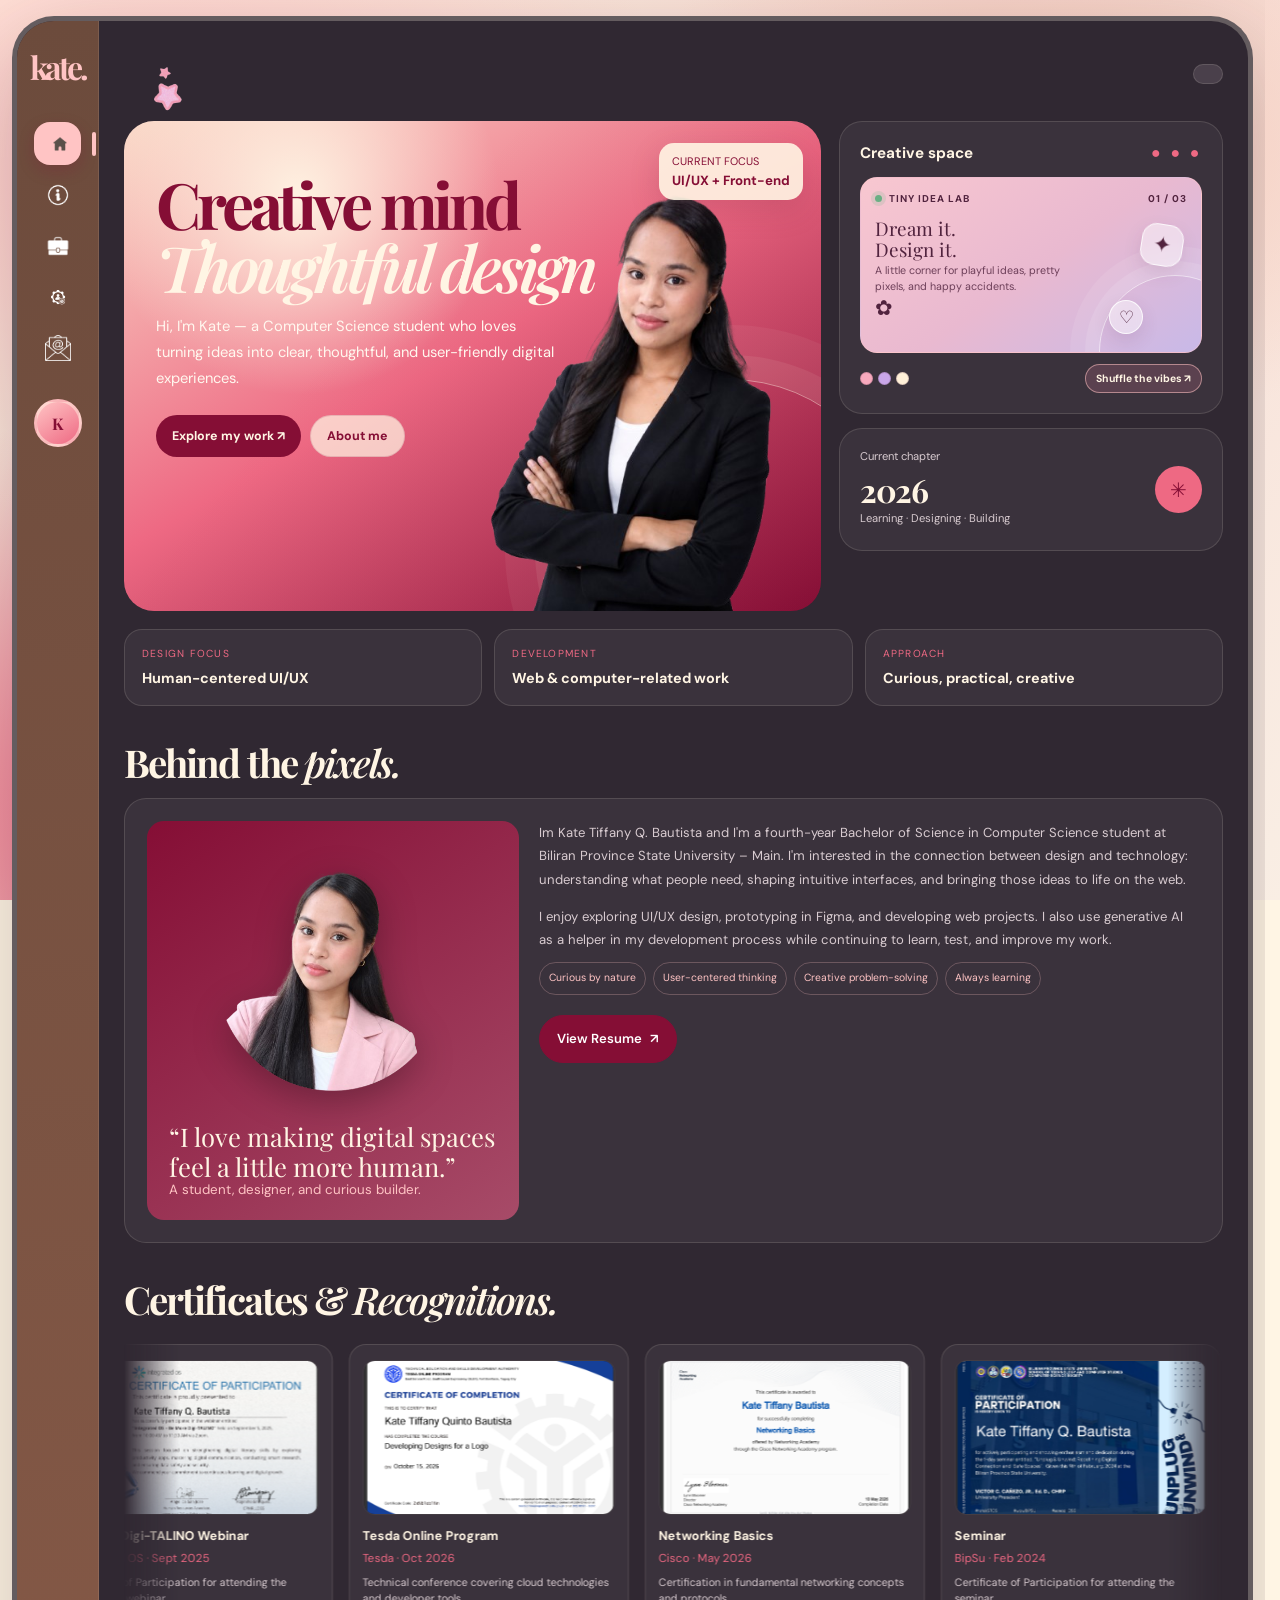
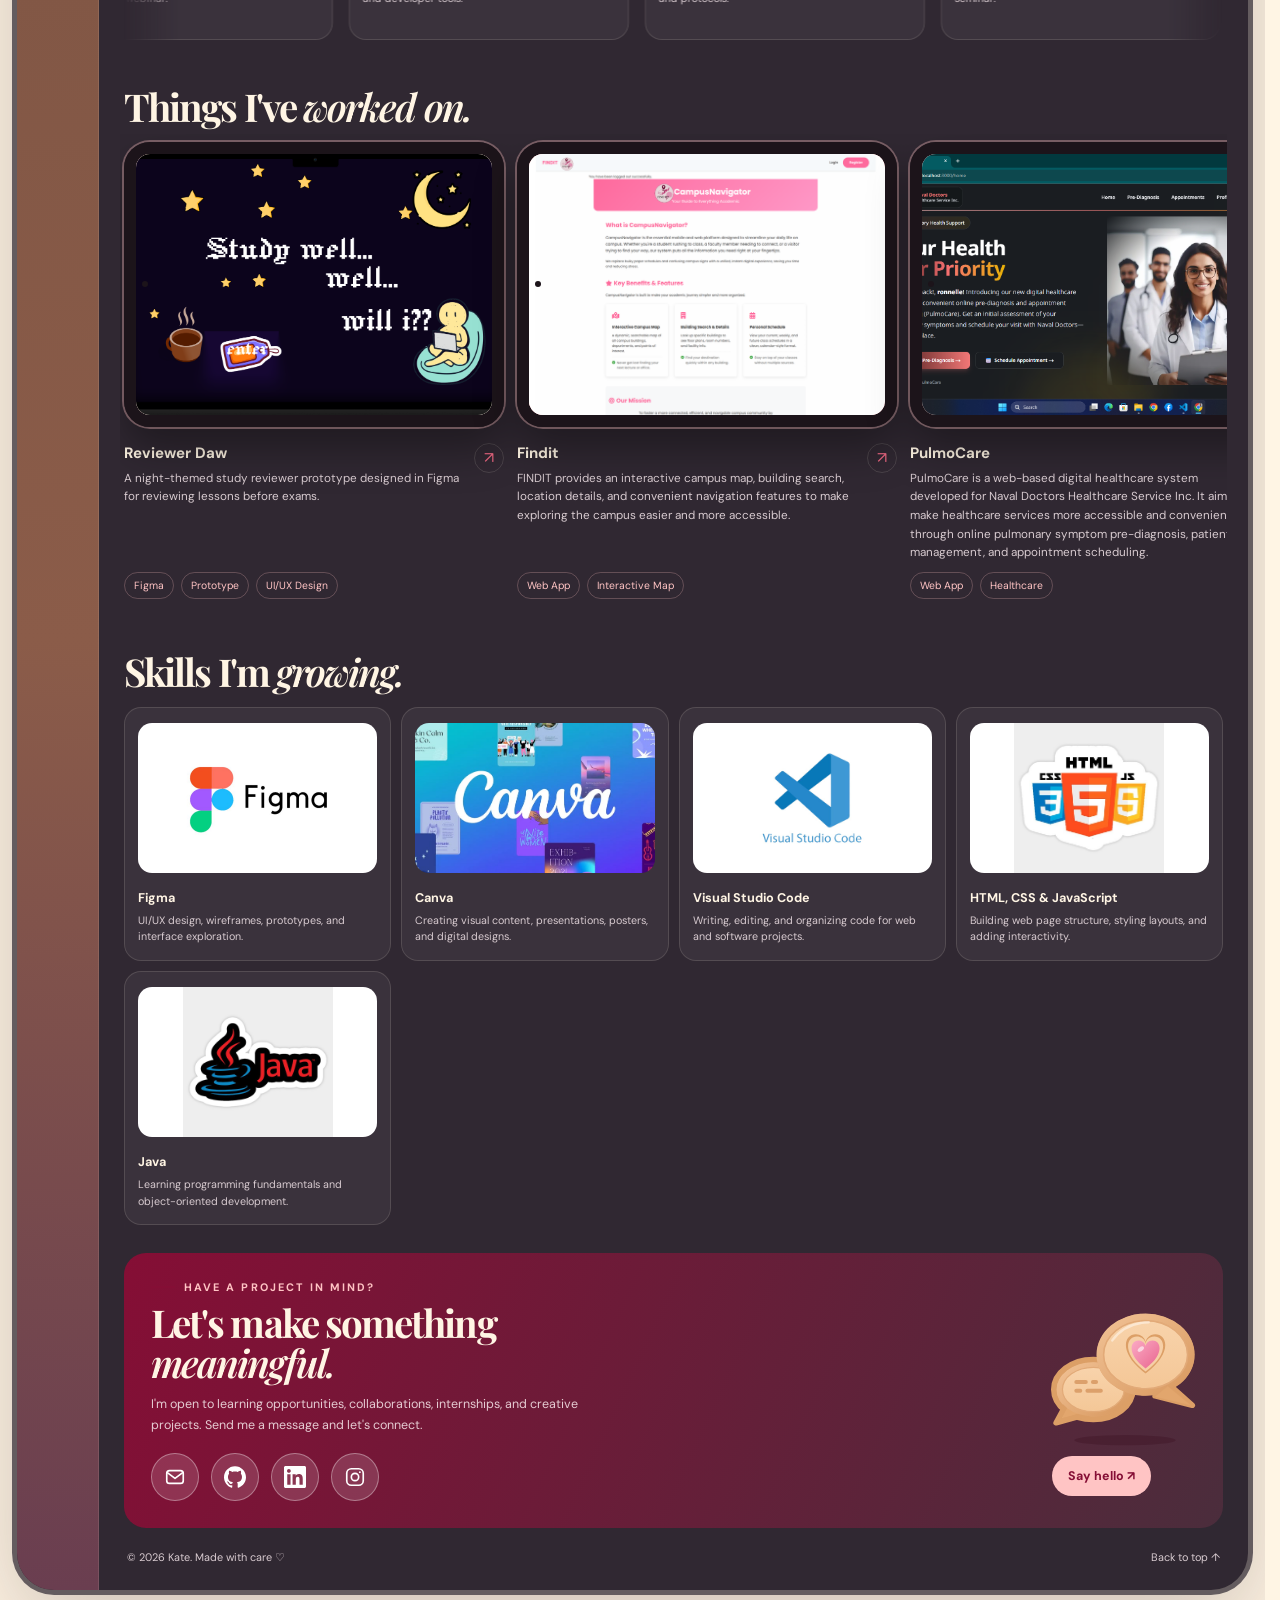
==== commit e3bd718f: "Update personal information and content in index.html" ====
--- a/index.html
+++ b/index.html
@@ -171,8 +171,8 @@
             <section class="hero-main">
               <div class="hero-copy">
                 <h1 class="reveal delay-1">
-                  Creative mind.<br /><em>Thoughtful design.</em
-                  ><br />Functional code.
+                  Creative mind<br /><em>Thoughtful design</em
+                  ><br />
                 </h1>
                 <p class="reveal delay-2">
                   Hi, I'm Kate — a Computer Science student who loves turning
@@ -194,22 +194,6 @@
             <aside class="right-column">
               <div class="panel">
                 <div class="panel-title">
-                  <h3>Quick profile</h3>
-                  <span class="tiny-icons">✦ ✦ ✦</span>
-                </div>
-                <div class="location">
-                  <strong>Kate Tiffany Q. Bautista</strong>Fourth-year BS
-                  Computer Science student<br />Biliran Province State
-                  University – Main
-                </div>
-                <div class="tags" style="margin-top: 13px">
-                  <span class="tag">UI/UX</span
-                  ><span class="tag">Developer</span
-                  ><span class="tag">Student</span>
-                </div>
-              </div>
-              <div class="panel">
-                <div class="panel-title">
                   <h3>Creative space</h3>
                   <span class="tiny-icons">● ● ●</span>
                 </div>
@@ -269,7 +253,7 @@
             </div>
             <div class="about-text">
               <p>
-                I'm a fourth-year Bachelor of Science in Computer Science
+                Im Kate Tiffany Q. Bautista and  I'm a fourth-year Bachelor of Science in Computer Science
                 student at Biliran Province State University – Main. I'm
                 interested in the connection between design and technology:
                 understanding what people need, shaping intuitive interfaces,
@@ -495,7 +479,7 @@
               <a
                 class="btn"
                 id="emailButton"
-                href="mailto:your.email@example.com?subject=Hello%20Kyla"
+                href="mailto:katetiffanybautista@gmail.com?subject=Hello%20Kate"
                 >Say hello ↗</a
               >
             </div>
